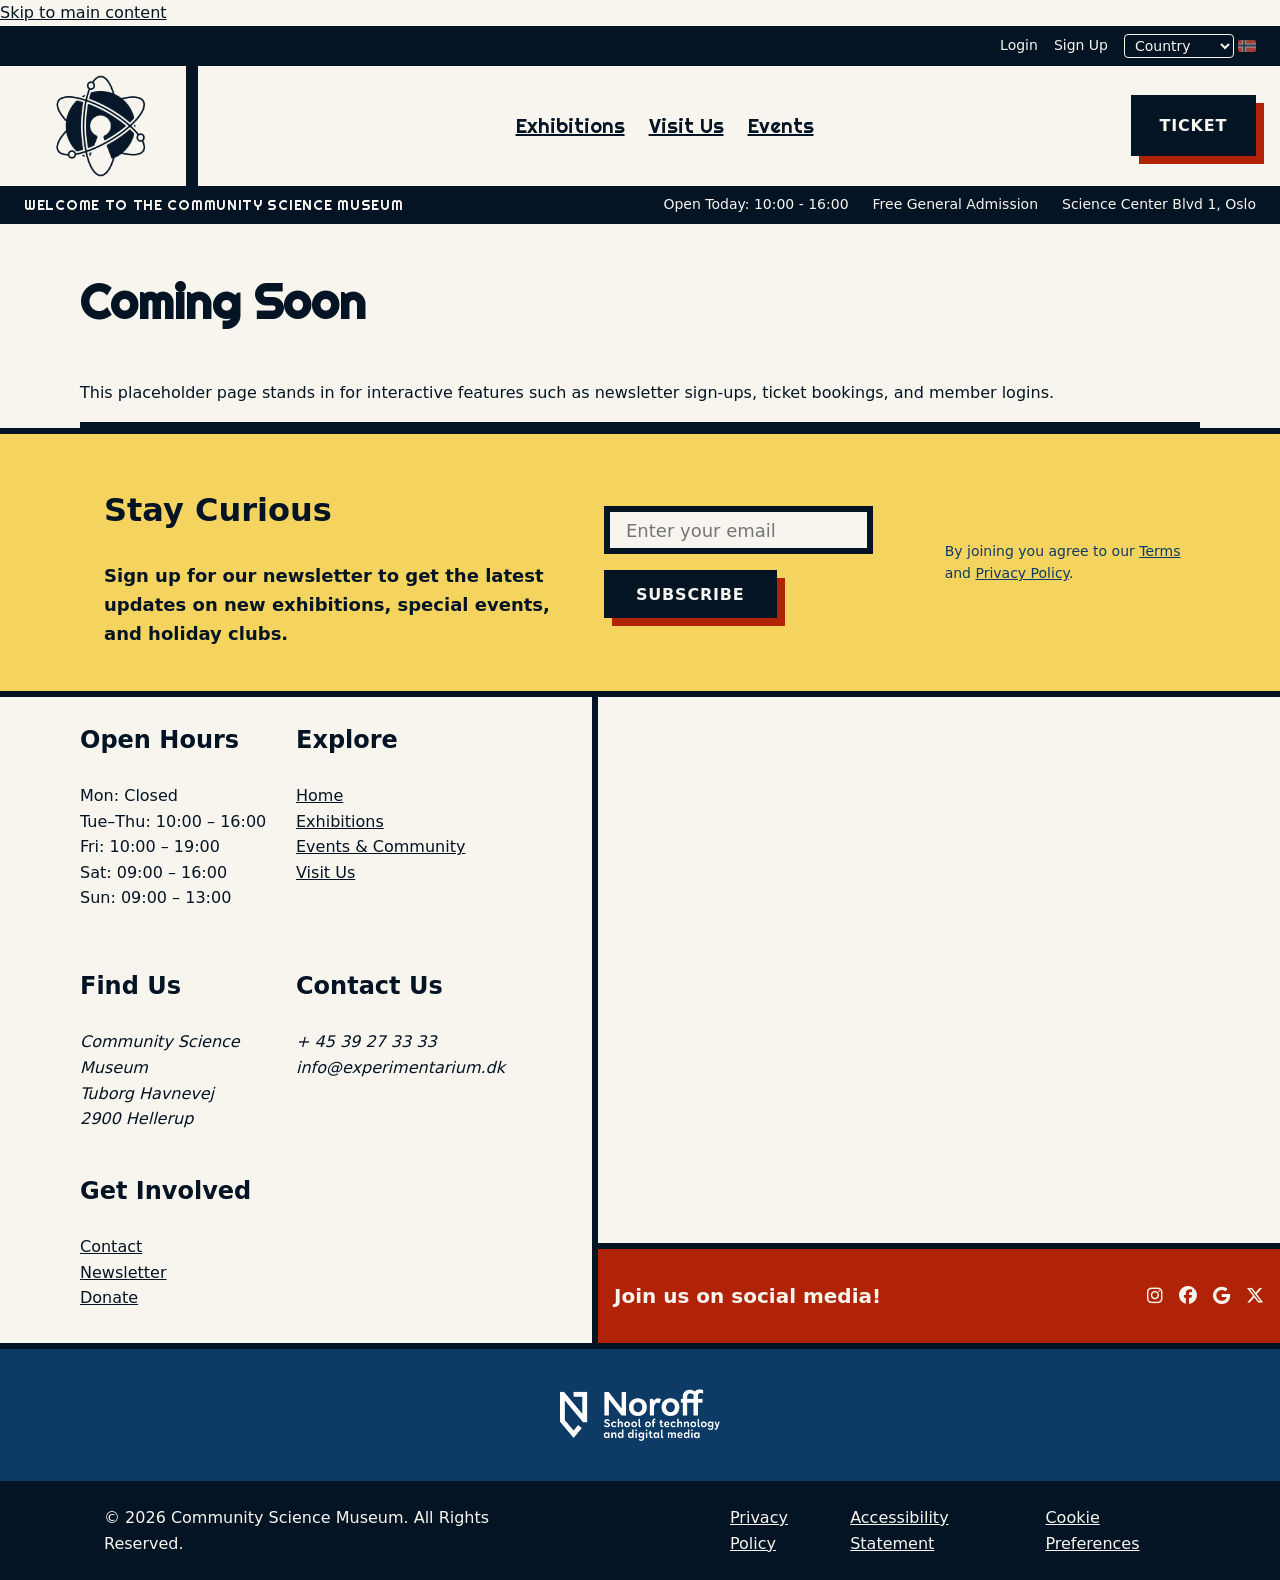
==== coming-soon.html @ 4fbcfbb3 "btn name changes, country select color fix, main categories layout fixes Co-authored-by: Copilot <co" ====
<!DOCTYPE html>
<html lang="en">
  <head>
    <title>Community Science Museum | Coming Soon</title>
    <link rel="stylesheet" href="https://cdnjs.cloudflare.com/ajax/libs/font-awesome/6.4.0/css/all.min.css">
    <meta charset="utf-8">
    <meta name="description" content="This Community Science Museum feature is coming soon. Placeholder pages are used for actions like sign-ups, bookings, and logins.">
    <meta name="viewport" content="width=device-width, initial-scale=1.0">
    <link rel="icon" href="images/rainy-days-logo/favicon.ico">
    <link rel="stylesheet" href="css/tokens.css">
    <link rel="stylesheet" href="css/base.css">
    <link rel="stylesheet" href="css/layout.css">
    <link rel="stylesheet" href="css/components.css">
    <link rel="stylesheet" href="css/utilities.css">
  </head>
  <body>
    <a class="skip-link" href="#main">Skip to main content</a>

    <div class="topbar">
        <div class="topbar-inner">
            <nav class="top-nav">
                <ul>
                    <li><a href="#">Login</a></li>
                    <li><a href="#">Sign Up</a></li>
                </ul>
            </nav>
            <div class="country-select">
                <select id="topbar-country-select" name="country" aria-label="Select your country">
                    <option value="">Country</option>
                    <option value="norway">Norwegian</option>
                    <option value="denmark">Danish</option>
                    <option value="sweden">Swedish</option>
                    <option value="england">English</option>
                    <option value="germany">German</option>
                </select>
                <img src="images/stock-photos/pixabay-flag-norway.jpg" alt="Norway flag">
            </div>
        </div>
    </div>

    <header>
        <div class="header-inner">
            <a href="index.html" class="logo">
                <picture>
                    <source media="(min-width: 900px)" srcset="images/project-images/SP1-logo-update.png">
                    <img src="images/project-images/SP1-logo-update.png" alt="Museum of Science Logo">
                </picture>
            </a>

            <nav class="main-nav" aria-label="Desktop navigation">    
                <ul class="nav-list">
                    <li><a href="exhibitions.html">Exhibitions</a></li>
                    <li><a href="visit.html">Visit Us</a></li>
                    <li><a href="events.html">Events</a></li>
                </ul>
            </nav>

            <div class="header-icons">
                <label for="menu-toggle" class="menu-toggle-label icon-link">
                    <i class="fa-solid fa-bars"></i>
                    <span class="sr-only">Toggle navigation menu</span>
                </label>
              <a href="visit.html" class="btn">Ticket</a>
            </div>
        </div>

        <input type="checkbox" id="menu-toggle" class="menu-toggle-checkbox">
        <nav class="main-nav-mobile" aria-label="Mobile navigation">
            <ul class="nav-list-mobile">
                <li><a href="exhibitions.html">Exhibitions</a></li>
                <li><a href="visit.html">Visit Us</a></li>
                <li><a href="events.html">Events</a></li>
            </ul>
        </nav>
    </header>

    <div class="banner">
      <div class="banner-inner">
          <p class="banner-welcome">Welcome to the Community Science Museum</p>
          <ul class="banner-info-list" aria-label="Museum information">
            <li>Open Today: 10:00 - 16:00</li>
            <li>Free General Admission</li>
            <li class="banner-address">Science Center Blvd 1, Oslo</li>
          </ul>
          <a href="visit.html" class="btn-mobile">Ticket</a>
      </div>
    </div>

    <main id="main">
      <div class="container success-container">
        <div class="breadcrumbs"></div>

        <div class="progress-container">
          <ol class="progress-bar"></ol>
        </div>

        <section class="success-message" aria-label="Coming soon message">
          <h1>Coming Soon</h1>
          <p>This placeholder page stands in for interactive features such as newsletter sign-ups, ticket bookings, and member logins.</p>
        </section>

        <hr class="horizontal-divider">

        <section class="category-grid"></section>
      </div>
    </main>

    <footer>
      <div class="footer-inner">
          <div class="footer-newsletter">
            <div class="container newsletter-inner">
              <header class="newsletter-text">
                <h2>Stay Curious</h2>
                <p>Sign up for our newsletter to get the latest updates on new exhibitions, special events, and holiday clubs.</p> 
              </header>
              <form action="#" class="newsletter-form">
                <label for="newsletter-email" class="sr-only">Email address</label>
                <div class="form-group">
                  <input type="email" id="newsletter-email" placeholder="Enter your email" required>
                  <button type="submit" class="btn btn-narrow">Subscribe</button>
                </div>
              </form>  
              <p class="legal-text">
                By joining you agree to our <a href="#">Terms</a> and <a href="#">Privacy Policy</a>.
              </p>
            </div>
          </div>

          <div class="footer-main">
            <div class="container footer-info">

              <section class="footer-section footer-highlight">
                <h3>Open Hours</h3>
                <p> Mon: Closed <br>
                  Tue–Thu: 10:00 – 16:00 <br>
                  Fri: 10:00 – 19:00 <br>
                  Sat: 09:00 – 16:00 <br>
                  Sun: 09:00 – 13:00 </p>
              </section>

              <section class="footer-section">
                <h3>Explore</h3>
                <nav class="footer-nav" aria-label="Footer navigation">
                  <ul>
                    <li><a href="index.html">Home</a></li>
                    <li><a href="exhibitions.html">Exhibitions</a></li>
                    <li><a href="events.html">Events &amp; Community</a></li>
                    <li><a href="visit.html">Visit Us</a></li>
                  </ul>
                </nav>
              </section>

              <section class="footer-section">
                <h3>Find Us</h3>
                <address>
                  Community Science Museum<br>
                  Tuborg Havnevej<br>
                  2900 Hellerup
                </address>
              </section>

              <section class="footer-section">
                <h3>Contact Us</h3>
                <address>
                  + 45 39 27 33 33 <br>
                  info@experimentarium.dk
                </address>
              </section>

              <section class="footer-section">
                <h3>Get Involved</h3>
                <ul>
                  <li><a href="coming-soon.html">Contact</a></li>
                  <li><a href="coming-soon.html">Newsletter</a></li>
                  <li><a href="coming-soon.html">Donate</a></li>
                </ul>
              </section>
            </div>

            <div class="footer-aside">
              <section class="footer-map">
                <iframe title="Map showing the location of the Community Science Museum at Tuborg Havnevej 7, 2900 Hellerup, Denmark" src="https://www.google.com/maps?q=Experimentarium,+Tuborg+Havnevej+7,+2900+Hellerup,+Denmark&output=embed" width="100%" height="300" style="border:0;" allowfullscreen="" loading="lazy" referrerpolicy="no-referrer-when-downgrade"></iframe>
              </section>
              <section class="footer-social">
                <h4 class="container">Join us on social media!</h4>
                <ul class="container">
                  <li><a href="#" aria-label="Instagram"><i class="fa-brands fa-instagram"></i></a></li>
                  <li><a href="#" aria-label="Facebook"><i class="fa-brands fa-facebook"></i></a></li>
                  <li><a href="#" aria-label="Google"><i class="fa-brands fa-google"></i></a></li>
                  <li><a href="#" aria-label="Twitter / X"><i class="fa-brands fa-x-twitter"></i></a></li>
                </ul>
              </section>
            </div>
          </div>
      </div>
      <div class="blue-divider sub-header">
        <img src="images/project-images/noroff-logo.png" alt="Noroff logo" class="noroff-logo">
      </div>
    </footer>

    <div class="bottombar">
      <div class="bottombar-inner">
        
        <p class="container">
          © 2026 Community Science Museum. All Rights Reserved.
        </p>
        
        <nav class="bottom-nav container">
          <ul>
            <li><a href="coming-soon.html">Privacy Policy</a></li>
            <li><a href="coming-soon.html">Accessibility Statement</a></li>
            <li><a href="coming-soon.html">Cookie Preferences</a></li>
          </ul>
        </nav>

      </div>
    </div>
  </body>
</html>
---- css/tokens.css ----
/* ========================================
	TOKENS.CSS
   ======================================== */

/* ========================================
	SEMESTER PROJECT 1 DESIGN TOKENS
   ======================================== */

/* ========================================
	FONT IMPORTS
   ======================================== */

   @import url('https://fonts.googleapis.com/css2?family=Righteous&display=swap');

   .righteous-regular {
   font-family: "Righteous", sans-serif;
   font-weight: 400;
   font-style: normal;
   }


:root {
/* ========================================
	COLORS
   ======================================== */


      --color-body: #041425;
      --color-blue: #0D3B66;
      --color-bkg: #F7F5ED;
      --color-yellow: #F4D35E;
      --color-red: #B12306;
      --header-border: 4px;


/* ========================================
	TYPOGRAPHY
   ======================================== */

    --font-heading: "Righteous", system-ui, sans-serif;
    --font-body: "Inter", system-ui, sans-serif;

    /* Base scale */
    --font-size-xs: 0.75rem;   /* 12px */
    --font-size-sm: 0.875rem;  /* 14px */
    --font-size-base: 1rem;    /* 16px (Standard Body) */
    --font-size-md: 1.125rem;  /* 18px (Large Body) */
    
    /* Heading Scale (Desktop) */
    --font-size-h1-desktop: 3rem;      /* 48px */
    --font-size-h2-desktop: 2rem;   /* 32px */
    --font-size-h3-desktop: 1.5rem;   /* 24px */
    --font-size-h4-desktop: 1.25rem;  /* 20px */

    /* Heading Scale (Mobile) */
    --font-size-h1: 2rem;      /* 32px */
    --font-size-h2: 1.5rem;    /* 24px */
    --font-size-h3: 1.25rem;   /* 20px */
    --font-size-h4: 1.125rem;  /* 18px */

    /* Weights */
    --font-weight-regular: 400;
    --font-weight-medium: 500;
    --font-weight-bold: 600;
    --font-weight-heading: 700;
  
    /* Line Heights */
    --line-height-tight: 1.2;         /* Headings */
    --line-height-base: 1.5;          /* Body text */
    --line-height-loose: 1.8;         /* Large text blocks */
   
    /* Letter Spacing */
    --letter-spacing-tight: -0.02em;
    --letter-spacing-normal: 0;
    --letter-spacing-wide: 0.05em;

/* ========================================
      SPACING (Mobile / Default Values)
      ======================================== */
    --space-xs: 4px; 
    --space-sm: 8px; 
    --space-md: 16px; 
    --space-lg: 24px; 
    --space-xl: 32px; 
    --space-2xl: 48px; 
    --space-3xl: 64px;


  /* ========================================
     BORDER & RADIUS
     ======================================== */
  
    --radius-none: 0px;
    --radius-sm: 4px;
    --radius-md: 8px;
    --radius-lg: 16px;
    --radius-full: 9999px;
    --header-icon-size: 1rem; /* Mobile icon size */
    --border-width: 1px;

    /* Bauhaus divider widths — mobile-first */
    --divider-major: 6px;  /* header bottom, footer top */
    --divider-minor: 3px;  /* section dividers inside main */
    --divider-thin: 2px;   /* thin dividers for small elements */
}

@media (min-width: 900px) {
   :root {
      --divider-major: 12px;
      --divider-minor: 6px;
      --divider-thin: 3px;
   }
}

/* ========================================
	LAYOUT MARGINS & GUTTERS (MOBILE-FIRST)
   ======================================== */

/* ========================================
	TRANSITIONS & ANIMATIONS
   ======================================== */

/* ========================================
	HEADER ICON SIZING (MOBILE-FIRST)
   ======================================== */

/* ========================================
	DESKTOP OVERRIDES (900PX+)
   ======================================== */
---- css/base.css ----
/* ========================================
	BASE.CSS
   ======================================== */

/* ========================================
	HTML
   ======================================== */

      html {
      box-sizing: border-box;
      font-size: 100%;
   }

   *, *:before, *:after {
      box-sizing: inherit;
   }

/* ========================================
	HEADINGS
   ======================================== */

      h1 {
      font-size: var(--font-size-h1);
      font-family: var(--font-heading);
   }

   h2 {
      font-size: var(--font-size-h2);
   }

   h3 {
      font-size: var(--font-size-h3);
   }

   h4 {
      font-size: var(--font-size-h4);
   }

   @media (min-width: 900px) {
      h1 { font-size: var(--font-size-h1-desktop); }
      h2 { font-size: var(--font-size-h2-desktop); }
      h3 { font-size: var(--font-size-h3-desktop); }
      h4 { font-size: var(--font-size-h4-desktop); }
   }

/* ========================================
	BODY - Margin moved from layout.css
   ======================================== */

      body {
      margin: 0;
      font-family: var(--font-body);
      color: var(--color-body);
      line-height: 1.6;
      background-color: var(--color-bkg);
}

/* ========================================
	MEDIA
   ======================================== */

      img {
      max-width: 100%;
      height: auto;
      display: block;
   }

/* ========================================
	LINKS
   ======================================== */

   a {
      color: inherit;
   }

/* ========================================
	LISTS
   ======================================== */

   ul {
      list-style: none;
      padding: 0;
      margin: 0;
   }

/* ========================================
	FORMS & INPUTS
   ======================================== */

   button, input, select {
      font-family: var(--font-body);
      font-size: var(--font-size-base);
   }
---- css/layout.css ----
/* ========================================
	LAYOUT.CSS - HEADER & TOPBAR
   ======================================== */

/* ========================================
	UNIVERSAL CONTAINER
   ======================================== */

.container {
    margin: 0 16px;
}

@media (min-width: 450px) {
    .container {
        margin: 0 20px;
    }
}

@media (min-width: 900px) {
    .container {
        margin: 0 80px;
    }
}

/* ========================================
   UNIVERSAL GRID LAYOUTS
   ======================================== */

   .grid-3-col {
      display: grid;
      grid-template-columns: 1fr;
      gap: var(--space-lg);
   }

   @media (min-width: 900px) {
      .grid-3-col {
            grid-template-columns: repeat(3, minmax(0, 1fr));
         }
   }

   @media (min-width: 450px) and (max-width: 899px) {
      .grid-3-col.tablet-2 {
         grid-template-columns: repeat(2, minmax(0, 1fr));
      }
   }


/* ========================================
	TOPBAR (DESKTOP-ONLY: LOGIN, BLOG, SUPPORT, COUNTRY)
   ======================================== */

   .topbar {
      display: flex;
      background-color: var(--color-body);
      color: var(--color-bkg);
      font-family: var(--font-body);
      font-size: var(--font-size-sm);
      padding: var(--space-sm) 0;
   }

   .topbar-inner {
      display: flex;
      justify-content: flex-end;
      align-items: center;
      gap: var(--space-md);
      padding: 0 var(--space-lg);
      width: 100%;
      margin-left: 0;
   }

   .top-nav ul {
      list-style: none;
      padding: 0;
      margin: 0;
      display: flex;
      gap: var(--space-md);
      flex-wrap: wrap;
   }

   .top-nav a {
      color: var(--color-bkg);
      text-decoration: none;
      font-weight: 500;
   }

   .top-nav a:hover,
   .top-nav a:focus-visible {
      text-decoration: underline;
   }

   .topbar .country-select {
      display: flex;
      align-items: center;
      gap: var(--space-xs);
   }

   .topbar #topbar-country-select {
      border: 1px solid var(--color-bkg);
      border-radius: 4px;
      background-color: transparent;
      color: var(--color-bkg);
      font: inherit;
      padding: 2px 6px;
   }

   .topbar #topbar-country-select option {
      color: var(--color-bkg);
      background-color: var(--color-body);
   }

   .topbar .country-select img {
      width: 18px;
      height: 12px;
      object-fit: cover;
      border-radius: 2px;
   }

   @media (min-width: 900px) {
      .topbar {
         display: flex;
      }

      .topbar-inner {
         gap: var(--space-md);
         padding: 0 var(--space-lg);
      }

      .top-nav ul {
         gap: var(--space-md);
      }
   }
   
/* ========================================
	MAIN HEADER (LOGO, NAV, ICONS)
   ======================================== */

   header {
      background-color: var(--color-secondary);
      position: relative;
      padding: 0 var(--space-lg);
   }

   .header-inner {
      display: flex;
      justify-content: space-between;
      align-items: center;
      gap: var(--space-md);
      padding-left: 20px; /*Just to give the logo some breathing room. */
   }

   .logo {
      flex-shrink: 0;
      display: flex;
      align-items: center;
      border-right: var(--divider-major) solid var(--color-body);
      padding-right: var(--space-xl);
   }

   .logo img {
      height: 80px;
      width: auto;
   }

   .main-nav {
      display: none; /* Hide on mobile, shown on desktop */
   }

   .header-icons-box {
      align-self: stretch;
      display: flex;
      align-items: center;
      padding-right: var(--space-md);
   }

   @media (min-width: 900px) {

      .header-icons-box {
         border-left: var(--divider-major) solid var(--color-body);
         padding-left: var(--space-lg);
         align-self: stretch;
         display: flex;
         align-items: center;
         background-color: var(--color-yellow);
         /* This was a bit of a clunky solution. Extends yellow area through header right padding to viewport edge. */
         margin-right: calc(var(--space-lg) * -1);
         padding-right: var(--space-xl);
         padding-left: var(--space-xl);
      }

   }

   /* ========================================
	Mobile Hamburger Menu (Hidden on Desktop)
   ======================================== */

   .menu-toggle-checkbox {
      display: none;
   }

   .main-nav-mobile {
      display: none;
      padding: 0 var(--space-xl) var(--space-xl);
      border-top: var(--divider-major) solid var(--color-body);
      border-left: var(--divider-major) solid var(--color-body);
      border-right: var(--divider-major) solid var(--color-body);
   }

   .menu-toggle-label {
      display: inline-flex;
      align-items: center;
      justify-content: center;
      cursor: pointer;
      padding: var(--space-xs);
      font-size: 1.5rem;
      color: var(--color-body);
   }

   .main-nav-mobile .nav-list-mobile {
      display: flex;
      flex-direction: column;
      gap: var(--space-xs);
      margin: 0;
      padding: var(--space-sm) 0 0;
   }

   .main-nav-mobile .nav-list-mobile a {
      display: block;
      padding: var(--space-sm) 0;
      text-decoration: none;
      font-family: var(--font-heading);
      font-size: var(--font-size-h4);
      border-bottom: var(--divider-minor) solid var(--color-body);
   }

   .main-nav-mobile .nav-list-mobile li:last-child a {
      border-bottom: var(--divider-minor) solid var(--color-body);
   }

   .menu-toggle-checkbox:checked + .main-nav-mobile {
      display: block;
   }

   @media (max-width: 899px) {
      .main-nav {
         display: none;
      }
   }
   
   @media (min-width: 450px) {
      .logo img {
         height: 100px;
         width: auto;
      }
   }

   @media (min-width: 900px) {
    .header-inner {
        gap: var(--space-lg);
    }

    .logo img {
    height: 120px;
    width: auto;
    }

   .main-nav {
      display: block;
   }

   .nav-list {
      display: flex;
      flex-direction: row;
      align-items: center;
      gap: var(--space-lg);
      font-family: var(--font-heading);
      font-size: var(--font-size-h3);
   }

   .menu-toggle-label,
   .menu-toggle-checkbox,
   .main-nav-mobile {
      display: none;
   }

   }

   /* ========================================
	HEADER BANNER (WELCOME MESSAGE, ADDRESS, OPENING HOURS)
    ======================================== */

   .banner {
      background-color: var(--color-body);
      color: var(--color-bkg);
   }

   .banner-inner {
      display: flex;
      justify-content: space-between;
      align-items: center;
      gap: var(--space-md);
      padding: var(--space-sm) var(--space-md);
   }

   .banner-welcome {
      display: none;
      margin: 0;
      font-family: var(--font-heading);
      font-size: var(--font-size-sm);
      letter-spacing: var(--letter-spacing-wide);
      text-transform: uppercase;
   }

   .banner-info-list {
      display: flex;
      flex-direction: column;
      gap: var(--space-xs);
      margin: 0;
      font-size: var(--font-size-sm);
      line-height: var(--line-height-tight);
   }

   .banner-address {
      display: none;
   }

   .banner-admission {
      font-weight: var(--font-weight-bold);
      color: var(--color-yellow);
   }

   @media (min-width: 900px) {
      .banner-inner {
         padding: var(--space-sm) var(--space-lg);
      }

      .banner-welcome {
         display: block;
         white-space: nowrap;
      }

      .banner-info-list {
         flex-direction: row;
         align-items: center;
         gap: var(--space-lg);
         margin-left: auto;
      }

      .banner-address {
         display: list-item;
      }
   }

/* ========================================
	HEADER ICONS
   ======================================== */

/* ========================================
	NAVIGATION (MAIN NAVIGATION MENU)
   ======================================== */

/* ========================================
	MOBILE HAMBURGER MENU
   ======================================== */

/* ========================================
	HERO SECTION
   ======================================== */

   .hero-container {
      display: flex;
      flex-direction: column;
      align-items: stretch; /* Let children stretch to full width */
   }

   .hero-content {
      display: flex;
      flex-direction: column;
      gap: var(--space-sm);
      padding: var(--space-lg);
      align-items: left;
      text-align: left;
   }

   .hero-visual {
      display: flex;
      justify-content: center;
      align-items: center;
      padding: var(--space-lg);
      width: 100%;
      max-width: 500px;
   }

   .hero-visual-column {
      display: flex;
      justify-content: center;
      align-items: center;
      padding: var(--space-lg);
      width: 100%;
      order: -1;
   }

   .hero-split-divider {
      display: none;
   }

   @media (min-width: 900px) {
      .hero-container {
         display: flex; /* or display: grid? */
         flex-direction: row ;
         align-items: stretch; /* This forces both children to the same height */
         /* Removes gaps as I want the border to touch both top and bottom */
         justify-content: space-between;
         gap: 50px; /* This creates space between the two columns, but the border will still touch both */
      }

      .hero-content {
         max-width: 500px;
         gap: var(--space-sm);
         padding: var(--space-lg);
      }

      .hero-visual {
         padding: var(--space-lg);
         /* Allow it to grow and fill the remaining space */
         flex-grow: 1; 
      }

      .hero-visual-column {
         padding: var(--space-lg);
         flex: 1; /* Allows the column to take up the right half */
         order: 0;
      }

      .hero-split-divider {
         display: block;
      }
   }

/* ========================================
	MAIN CATEGORIES GRID (HOMEPAGE)
   ======================================== */
   .main-categories {
      display: flex;
      flex-direction: column;
      background-color: var(--color-body);
      color: var(--color-bkg);
      padding-bottom: 50px;
      padding-top: 50px;
   }

   .main-categories .category-list {
      margin: 0 16px;
   }

   .main-categories .category-title.container {
      margin: 0;
   }

   .main-categories h2 {
      text-transform: uppercase;
   }

   .main-categories ul {
      list-style: none;
      display: flex;
      flex-direction: column;
      gap: var(--space-md);
      padding: var(--space-lg) 0 0;
   }

   @media (min-width: 450px) {
      .main-categories .category-list {
         margin: 0 20px;
      }
   }

   @media (min-width: 900px) {
      .main-categories {
         display: flex;
         flex-direction: column;
      }

      .main-categories .category-list {
         margin: 0 80px;
      }

      .main-categories ul {
         list-style: none;
         display: flex;
         flex-direction: row;
         width: 100%;
         gap: var(--space-md);
         padding: var(--space-lg) 0 0;
      }

      .main-categories ul li {
         flex: 1 1 0;
         min-width: 0;
      }

      .category-title {
         font-size: var(--font-size-h2);
      }

      .btn-white {
         display: flex;
         flex-direction: row;
         font-size: var(--font-size-md);
         padding: var(--space-md) var(--space-lg);
      }
   }

/* ========================================
	NOTICEBOARD (HOMEPAGE)
   ======================================== */
   .noticeboard {
      display: flex;
      flex-direction: column;
   }

   .news-grid {
      display: grid;
      grid-template-columns: 1fr;
      gap: var(--space-lg);
      padding: var(--space-lg);
   }

   @media (min-width: 900px) {
      .news-grid {
         display: grid;
         grid-template-columns: repeat(3, 1fr);
         gap: var(--space-lg);
      }
   }

/* ========================================
	SUB-PAGE HEADER & INTRODUCTION
   ======================================== */

   .page-title {
      display: flex;
      flex-direction: column;
      align-items: center;
      justify-content: center;
      padding: var(--space-lg) 0;
      background-color: var(--color-yellow);
      border-bottom: var(--divider-minor) solid var(--color-body);
   }

   .page-title-text {
      text-align: left;
      max-width: 500px;
   }

   .page-title-text p {
      font-weight: var(--font-weight-bold);
   }

   .page-grid {
      display: grid;
      grid-template-columns: 1fr;
      align-items: center;
      justify-content: center;
   }

   .page-visual {
      display: flex;
      justify-content: center;
      align-items: center;
      max-width: 300px;
   }

   @media (min-width: 900px) {
      .page-grid {
         display: grid;
         grid-template-columns: 1fr 1fr;
         align-items: center;
         justify-content: center;
      }
   }

/* ========================================
	EXHIBITIONS GRID LAYOUT
   ======================================== */

   .page-intro {
      text-align: left;
      max-width: 800px;
      padding: var(--space-lg) 0;
      margin: 0 auto;
   }

   .page-intro h1 {
      font-size: 2.5rem;
      margin: 0;
   }

   ul.exhibitions-list {
      list-style: none;
      padding: 0;
      margin: 0;
   }

   .exhibition-item {
      padding: var(--space-lg) var(--space-md);
   }

   /* Center the text content on mobile/default layout */
   .content-container {
      text-align: center;
      max-width: 400px;
      margin: 0 auto;
   }

   @media (min-width: 900px) {
  
  .breadcrumbs, .page-intro p {
      display: block;
   }

   /* The Grid Setup */
   ul.exhibitions-list {
      display: grid;
      grid-template-columns: repeat(3, 1fr);
   }

   .exhibition-item {
      /* Draw right and bottom borders on every item */
      padding: var(--space-lg);
   }

   .content-container {
      text-align: left;
   }

   /* Adjust the name-box offset for larger screens if necessary */
   .name-box {
      transform: translateX(80%); 
   }
}


/* ========================================
	COSMOLOGY EXHIBITION LAYOUT
   ======================================== */

   .highlights-section {
      display: flex;
      flex-direction: column;
      gap: var(--space-lg);

   }

   .highlight-item {
      display: flex;
      flex-direction: column;
      justify-content: center;
      align-items: center;
      gap: var(--space-md);
      padding-top: 20px;
      padding-bottom: 20px;
   }

   .highlight-content {
      max-width: 600px;
      text-align: center;
   }

   .highlight-content p {
      text-align: left;
      margin: 20px;
   }

   .highlight-content i {
      font-size: 30px;
      color: var(--color-red);
   }

   .highlight-visual {
      display: flex;
      justify-content: center;
      align-items: center;
      max-width: 100%;
      max-height: 250px;
      overflow: hidden;
      border-top: var(--divider-minor) solid var(--color-body);
      border-bottom: var(--divider-minor) solid var(--color-body);
   }

   .booking {
      display: flex;
      flex-direction: column;
      align-items: center;
      gap: var(--space-lg);
      padding: var(--space-xl) 0;
   }

   .booking-navigation {
      display: flex;
      flex-direction: column;
      gap: var(--space-lg);
      align-items: center;
      width: 100%;
   }

   @media (min-width: 900px) {

      .highlights-section {
         gap: 0;
      }

      .highlight-block {
         display: flex;
         flex-direction: row;
         align-items: stretch;
         border-top: var(--divider-minor) solid var(--color-body);
      }

      .highlight-block:last-child {
         border-bottom: var(--divider-minor) solid var(--color-body);
      }

      .highlight-block.inverse-block {
         flex-direction: row-reverse;
      }

      .highlight-item {
         flex: 0 0 50%;
         min-height: 250px;
         align-items: flex-start;
      }

      .highlight-content {
         text-align: left;
      }

      .highlight-content p {
         margin: 0 0 var(--space-xs) 0;
      }

      .highlight-content p:last-child {
         margin-bottom: 0;
      }

      .highlight-header {
         display: flex;
         flex-direction: row;
         align-items: center;
         gap: var(--space-lg);
      }

      .highlight-visual {
         flex: 1 1 auto;
         max-height: none;
         height: auto;
         min-height: 360px;
         border-top: none;
         border-bottom: none;
         border-left: var(--divider-minor) solid var(--color-body);
      }

      .highlight-block.inverse-block .highlight-visual {
         border-left: none;
         border-right: var(--divider-minor) solid var(--color-body);
      }

      .highlight-visual img {
         width: 100%;
         height: 100%;
         object-fit: cover;
      }

      .booking {
         flex-direction: row;
         justify-content: space-between;
      }

      .booking h2 {
         margin: 0;
         padding: 0;
         width: 40%;
      }

      .booking-navigation {
         flex-direction: row;
         justify-content: center;
         padding: 0;
      }
   }

/* ========================================
	VISIT PAGE LAYOUT
   ======================================== */

   .getting-here {
      border-bottom: var(--divider-minor) solid var(--color-body);
   }

   .sub-header {
      background-color: var(--color-blue);
      color: var(--color-bkg);
      padding: var(--space-md) var(--space-lg);
   }

   .location-info {
      display: grid;
      grid-template-columns: 1fr;
      gap: var(--space-lg);
   }

   .location-visuals {
      display: flex;
      flex-direction: column;
      align-items: right;
      justify-content: space-between;
   }

   .map-container {
      min-height: 500px;
      border: var(--divider-minor) solid var(--color-body);
   }

   .address-box {
      display: flex;
      justify-content: space-between;
      background-color: var(--color-red);
      color: var(--color-bkg);
      padding: var(--space-md);
   }

   .access-info {
      display: flex;
      flex-direction: column;
   }

   .illustration-content {
      display: flex;
      align-items: center;
      justify-content: center;
      padding: var(--space-sm);
   }

   .inline-illustration {
      width: clamp(120px, 26vw, 180px);
      max-width: 100%;
      margin: 0 auto;
   }

   .amenities-grid {
      display: grid;
      grid-template-columns: 1fr;
      padding: var(--space-lg);
      gap: var(--space-lg);
   }

   @media (min-width: 900px) {
      .page-title {
         display: flex;
         flex-direction: row;
         justify-content: space-between;
         align-items: center;
         gap: var(--space-lg);
      }

      .page-grid {
         display: grid;
         grid-template-columns: 1fr 1fr;
      }

      .page-visual {
         display: flex;
         justify-content: flex-end;
         align-items: center;
         max-width: 300px;
      }

      .getting-here .location-info,
      .accessibility .location-info {
         display: grid;
         grid-template-columns: 1fr 1.5fr;
         gap: var(--space-lg);
      }

      .getting-here .location-visuals {
         border-left: var(--divider-minor) solid var(--color-body);
      }

      .accessibility .location-info {
         grid-template-columns: 1.5fr 1fr;
      }

      .map-container {
         min-height: 500px;
         border: none;
      }

      .address-box {
         border-top: var(--divider-minor) solid var(--color-body);
      }

      .location-info {
         display: grid;
         grid-template-columns: 1fr 1fr;
         margin-left: var(--space-xl);
      }

      .amenities-grid {
         display: grid;
         grid-template-columns: 1fr 1fr 1fr;
         padding: var(--space-lg);
         gap: var(--space-lg);
      }
   }

   @media (min-width: 1200px) {
      .access-info {
         display: flex;
         flex-direction: row;
         align-items: stretch;
      }

      .access-info > section {
         flex: 1;
      }

      .access-info .container {
         margin: 0 var(--space-lg);
      }

      .admission-text {
         border-left: var(--divider-minor) solid var(--color-body);
         padding-left: var(--space-lg);
      }
   }

/* ========================================
	EVENTS PAGE LAYOUT
   ======================================== */

   .event-wrapper {
      display: grid;
      grid-template-columns: 1fr;
      gap: var(--space-lg);
   }

   .event-wrapper .media-panel {
      max-height: 200px;
   }

   .holiday-club {
      display: grid;
      grid-template-columns: 1fr;
   }

   .holiday-club .info-panel {
      padding: var(--space-md);
      align-items: center;
      justify-content: center;
   }

   .media-panel {
      width: 100%;
   }

   .full-width-img {
      width: 100%;
      height: 100%;
      object-fit: cover;
   }

   @media (min-width: 900px) {
      .event-wrapper {
         grid-template-columns: 1.2fr 1fr;
         gap: var(--space-lg);
         border-bottom: var(--divider-minor) solid var(--color-body);
      }

      .event-wrapper .media-panel {
         border-left: var(--divider-minor) solid var(--color-body);
         min-height: 400px;
      }

      .holiday-club {
         grid-template-columns:  1fr 2fr;
      }

      .holiday-club .info-panel {
         order: 2;
      }

      .holiday-club .media-panel {
         order: 1;
         border-right: var(--divider-minor) solid var(--color-body);
         min-height: 400px;
      }
   }

/* ========================================
	COMING SOON PAGE LAYOUT
   ======================================== */

   /* ========================================
	FOOTER
   ======================================== */


   .footer-newsletter {
      background-color: var(--color-yellow);
      border-top: var(--divider-minor) solid var(--color-body);
      border-bottom: var(--divider-minor) solid var(--color-body);
   }

   .newsletter-inner {
      display: flex;
      flex-direction: column;
      gap: var(--space-lg);
      padding: var(--space-lg) 0;
      align-items: center;
      justify-content: center;
   }

   .newsletter-text {
      text-align: left;
      max-width: 500px;
      font-size: var(--font-size-md);
      font-weight: var(--font-weight-bold);
   }

   .legal-text {
      font-size: var(--font-size-sm);
      color: var(--color-blue);
   }

   @media (min-width: 900px) {
   .newsletter-inner {
         flex-direction: row;
         align-items: center;
         justify-content: space-between; 
      }
   }

   .footer-main {
      display: flex;
      flex-direction: column;
      gap: var(--space-xl); /* Creates a clear boundary between text and the map */
      align-items: stretch; /* Let children stretch to full width */
   }

   .footer-info {
      display: flex;
      flex-direction: column; /* Flexbox is cleaner than Grid for a simple mobile column, but flexbox was having problems with alignment */
      align-items: center; /* This one is giving problems as it doesnt center */
      justify-content: start ; /* This one helps center horizontally */
      gap: var(--space-lg); /* Minimum distance between Find Us, Contact Us, etc. */
      padding-bottom: var(--space-xl); /* Creates a clear boundary between text and the map */
   }

   .footer-section {
      width: 200px; /* This is the width of the section, it can be adjusted as needed */
      text-align: left;
   }

   .footer-aside {
      display: flex;
      flex-direction: column;
      width: 100%; /* Ensures the map and red social background stretch edge-to-edge */
      border-bottom: var(--divider-minor) solid var(--color-body);
   }

   .footer-map {
      display: flex;
      flex-direction: column;
      border-top: var(--divider-minor) solid var(--color-body);
   }

   .footer-map iframe {
      width: 100%;
      height: 300px;
      border: 0;
   }

   .footer-social {
      display: flex;
      flex-direction: row;
      align-items: center;
      justify-content: space-between;
      min-height: 100px;
      background-color: var(--color-red);
      color: var(--color-bkg);
      padding: var(--space-md);
      border-top: var(--divider-minor) solid var(--color-body);
   }

   .footer-social ul {
      display: flex;
      flex-direction: row;
      gap: var(--space-md);
   }

   .footer-social a {
      font-size: var(--font-size-md);
      font-weight: 500;
   }

   .footer-social .container {
      margin-left: 0;
      margin-right: 0;
   }

   .blue-divider { /*Or .sub-header instead?*/
      display: flex;
      align-items: center;
      background-color: var(--color-blue);
      width: 100%;
      justify-content: space-between;
   }

   .blue-divider img {
      display: block;
      margin: 0 auto;
      padding: var(--space-lg) 0;
      max-height: 100px;
   }


   @media (min-width: 900px) {

      .footer-main {
         display: flex;
         flex-direction: row;
         justify-content: space-between;
         gap: var(--space-md);
         min-width: 0;
      }

      .footer-info {
         display: grid;
         grid-template-columns: repeat(2, minmax(0, 1fr));
         align-items: stretch;
         gap: var(--space-md);
      }

      .footer-section {
         width: 200px;
         height: 100%;
         min-width: 0;
      }

      .footer-aside {
         display: flex;
         flex-direction: column;
         width: 300px;
         flex: 1 1 0;
         border-left: var(--divider-minor) solid var(--color-body);
         border-bottom: none;
         align-self: stretch; /* Match the height of footer-info */
      }

      .footer-map {
         flex: 1; /* Grow to fill remaining space so the iframe fills the full height */
         border-top: none ;
      }

      .footer-map iframe {
         height: 100%; /* Override the fixed 300px iframe height attribute */
         display: block;
      }

      .blue-divider {
         border-top: var(--divider-minor) solid var(--color-body);
      }
   }

/* ========================================
	BOTTOMBAR
   ======================================== */

   .bottombar-inner {
      display: flex;
      justify-content: center;
      align-items: center;
      background-color: var(--color-body);
      color: var(--color-bkg);
   }

   .bottombar-inner p {
         display: flex;
         align-items: center;
         padding: var(--space-md);
      }

   .bottom-nav ul {
         display: none;
      }
   

   @media (min-width: 900px) {
      .bottombar-inner {
         display: flex;
         justify-content: space-between;
         align-items: center;
         background-color: var(--color-body);
         color: var(--color-bkg);
         padding: var(--space-sm);
      }

      .bottom-nav ul {
         display: flex;
         flex-direction: row;
         gap: var(--space-md);
      }
   }
---- css/components.css ----
/* ========================================
	COMPONENTS.CSS
   ======================================== */

/* ========================================
	BUTTONS
   ======================================== */

   .btn {
      display: inline-block;
      background: var(--color-body);
      color: var(--color-bkg);
      text-decoration: none;
      text-transform: uppercase;
      font-weight: 900;
      padding: 1.1rem 1.8rem;
      box-shadow: 8px 8px 0 var(--color-red);
      letter-spacing: 0.05em;
   }

   .btn:hover {
      background: var(--color-yellow);
      color: var(--color-body);
      box-shadow: 8px 8px 0 var(--color-body);
   }

   header .btn {
      display: none;
   }


   .btn-mobile {
      display: inline-block;
      border: 5px solid var(--color-yellow);
      padding: 0.5rem 1rem;
      text-decoration: none;
   }

   .btn-mobile:hover {
      background: var(--color-yellow);
      color: var(--color-body);
      border-color: var(--color-body);
   }

   @media (min-width: 900px) {
      header .btn {
         display: inline-block;
      }

      .btn-mobile {
         display: none;
      }
   }

   .btn-cta {
      display: inline-block;
      border: none;
      padding: 12px 24px;
      font-weight: var(--font-weight-bold);
      cursor: pointer;
      text-decoration: none;
   }

   .btn-cta.night-sky {
      background-color: var(--color-blue);
      color: var(--color-bkg);
   }
   .btn-cta.night-sky:hover {
      background-color: transparent;
      border: 4px solid var(--color-body);
      color: var(--color-body);
   }

   .btn-cta.solar-exploration {
      background-color: var(--color-red);
      color: var(--color-bkg);
   }
   .btn-cta.solar-exploration:hover {
      background-color: transparent;
      border: 4px solid var(--color-body);
      color: var(--color-body);
   }

   .btn-cta.sky-above-us {
      background-color: var(--color-yellow);
      color: var(--color-body);
   }
   .btn-cta.sky-above-us:hover {
      background-color: transparent;
      border: 4px solid var(--color-body);
      color: var(--color-body);
   }

   .btn-white {
      display: inline-block;
      background-color: var(--color-bkg);
      color: var(--color-body);
      padding: var(--space-md) var(--space-lg);
      font-size: var(--font-size-h3);
      text-decoration: none;
      font-weight: var(--font-weight-bold);
      text-align: center;
      width: 100%;
      display: flex;
      align-items: center;
      justify-content: center;
      line-height: 5rem;
   }

   .btn-white.category-kids:hover {
      background-image: linear-gradient(var(--color-bkg), var(--color-bkg)), url("../images/project-images/kids-bkg-compressed.jpg");
      background-size: clamp(130px, 38%, 280px) 3.2rem, cover;
      background-position: center, top center;
      background-repeat: no-repeat;
   }

   .btn-white.category-teachers:hover {
      background-image: linear-gradient(var(--color-bkg), var(--color-bkg)), url("../images/project-images/professor-bkg-compressed.jpg");
      background-size: clamp(130px, 38%, 280px) 3.2rem, cover;
      background-position: center, center;
      background-repeat: no-repeat;
   }

   .btn-white.category-researchers:hover {
      background-image: linear-gradient(var(--color-bkg), var(--color-bkg)), url("../images/project-images/scientist-bkg-compressed.jpg");
      background-size: clamp(130px, 38%, 280px) 3.2rem, cover;
      background-position: center, center;
      background-repeat: no-repeat;
   }

   @media (min-width: 900px) {

       .btn-white {
         display: flex;
         flex-direction: row;
         font-size: var(--font-size-md);
         padding: var(--space-md) var(--space-lg);
      }
   }

   .btn-yellow {
      display: flex;
      align-items: center;
      justify-content: center;
      height: 3rem; /* Matches input height, so that the button and input align better */
      padding: 0 2rem;
      background-color: var(--color-yellow);
      color: var(--color-body);
      border: none;
      text-transform: uppercase;
      font-weight: 700;
      cursor: pointer;
      box-shadow: 8px 8px 0 var(--color-body); /* Retro red 2D shadow */
      transition: transform 0.1s, box-shadow 0.1s;
   }

   .btn-yellow:hover {
      background-color: var(--color-bkg);
      color: var(--color-body);
      box-shadow: 4px 4px 0 var(--color-body);
      transform: translate(4px, 4px); /* Creates a "pressed" clicking effect */
   }

   .btn-yellow-narrow {
      display: inline-block;
      padding: 0.5rem 1.5rem;
      text-decoration: none;
      background: var(--color-yellow);
      color: var(--color-body);
      box-shadow: 8px 8px 0 var(--color-body);
   }

   /* Newsletter form buttons */
   .newsletter-form .form-group {
      display: flex;
      gap: 1rem; /* Space between input and button for the shadow */
      flex-wrap: wrap; /* Allows wrapping on smaller screens, otherwise horizontal scrollbar appears. */
   }

   .newsletter-form input {
      height: 3rem; /* Fixed, larger height */
      padding: 0 1rem;
      border: var(--divider-minor) solid var(--color-body);
      background-color: var(--color-bkg);
      color: var(--color-body);
      font-size: var(--font-size-md);
   }

   .newsletter-form button {
      height: 3rem; /* Matches input height, so that the button and input align better */
      padding: 0 2rem;
      background-color: var(--color-body);
      color: var(--color-bkg);
      border: none;
      text-transform: uppercase;
      font-weight: 700;
      cursor: pointer;
      box-shadow: 8px 8px 0 var(--color-red); /* Retro red 2D shadow */
      transition: transform 0.1s, box-shadow 0.1s;
   }

   .newsletter-form button:hover {
      background-color: var(--color-blue);
      box-shadow: 4px 4px 0 var(--color-body);
      transform: translate(4px, 4px); /* Creates a "pressed" clicking effect, I would prefer to choose between this one and the yellow normal hover effect but not have both. */
   }

/* ========================================
	COSMOLOGY WIDGET - Hero Visual on Homepage
   ======================================== */
.hero-visual {
   position: relative;
   width: 100%;
   min-width: 350px;
   min-height: 350px;
   aspect-ratio: 1 / 1;
   height: auto;
   display: flex;
   align-items: center;
   justify-content: center;
   cursor: pointer;
}

.orbit {
  position: absolute;
  border-radius: 50%;
  transition: transform 0.8s cubic-bezier(0.4, 0, 0.2, 1); /* Smooth orbit animation.*/
}

.outer-orbit {
  width: 100%;
  height: 100%;
  border: var(--divider-thin) solid var(--color-yellow);
}

.inner-orbit {
  width: 75%;
  height: 75%;
  border: var(--divider-thin) solid var(--color-blue);
}

.moon {
  position: absolute;
  border-radius: 60%;
}

.blue-moon {
  width: 40px;
  height: 40px;
  background-color: var(--color-blue);
  left: 25%;
  transform: translateX(-50%); /* Centers the moon on the orbit apparently */
}

.yellow-moon {
  width: 80px;
  height: 80px;
  background-color: var(--color-yellow);
  bottom: 0%; /* Adjust as needed, position of yellow moon. Needs to be further out? */
  left: 70%;
}

.mars-center {
  position: absolute;
  width: 60%;
   height: 60%;
  background-color: var(--color-red);
  color: var(--color-bkg);
  border-radius: 50%;
  display: flex;
  align-items: center;
  justify-content: center;
  overflow: hidden;
  z-index: 10;
}

.mars-image-overlay {
   position: absolute;
   inset: 0;
   background-image: url("../images/project-images/astro-bkg-compressed.jpg");
   background-size: cover;
   background-position: center;
   opacity: 0;
   transition: opacity 0.35s ease;
   z-index: 0;
}

.mars-text {
   position: relative;
   z-index: 2;
   margin: 0;
   padding: 0.15em 0.45em;
   background-color: transparent;
   color: var(--color-bkg);
   transition: background-color 0.25s ease, color 0.25s ease;
}

.hero-visual:hover .outer-orbit {
  transform: rotate(90deg);
}

.hero-visual:hover .inner-orbit {
  transform: rotate(120deg);
}

.hero-visual:hover .mars-image-overlay {
  opacity: 1;
}

.hero-visual:hover .mars-text,
.hero-visual:focus-visible .mars-text,
.hero-visual:focus-within .mars-text {
   background-color: var(--color-bkg);
   color: var(--color-body);
   border: var(--divider-minor) solid var(--color-body);
}

/* ========================================
	HIGHLIGHT TILES
   ======================================== */

   .highlight-tile {
      display: flex;
      flex-direction: column;
      border: var(--divider-minor) solid var(--color-body);
      width: 100%;
      max-width: 100%;
      max-height: none;
      box-shadow: 10px 10px 10px var(--color-body);
   }

   .highlight-media img {
      display: block;
      width: 100%;
      height: 370px;
      object-fit: cover;
      border-bottom: var(--divider-minor) solid var(--color-body);
   }

   @media (min-width: 900px) {
      .highlight-tile {
         flex-direction: row;
         max-height: 370px;
      }
   }

/* ========================================
	NEWS TILES
   ======================================== */

   .news-tile {
      display: flex;
      flex-direction: column;
      border: var(--divider-minor) solid var(--color-body);
      max-width: 370px;
      min-height: 370px;
   }

   .news-media img {
      display: block;
      width: 100%;
      height: 185px;
      object-fit: cover;
      border-bottom: var(--divider-minor) solid var(--color-body);
   }

   .news-content {
      display: flex;
      flex-direction: column;
      flex-grow: 1; /* Pushes the bottom section down if the tile grows */
      padding: var(--space-md);
      justify-content: space-between;
   }

   .news-bottom {
      display: flex;
      flex-direction: row;
      justify-content: space-between;
      align-items: center;
   }

   .news-text {
      display: flex;
      flex-direction: column;
      padding-right: 20px; /* This is to create some space for the button on the right, but it is a bit of a hack and not ideal. */
   }

   .news-text p {
      margin: 0;
   }

   .news-text p span {
      font-weight: var(--font-weight-bold);
      margin-bottom: 0.5rem;
   }

/* ========================================
	EXHIBITION CARDS
   ======================================== */

   .visual-container {
      position: relative;
      display: flex;
      justify-content: center;
      align-items: center;
      height: 250px;
      margin-bottom: var(--space-md);
   }

   .shape-image-overlay {
      position: absolute;
      width: 160px;
      height: 160px;
      opacity: 0;
      transform: scale(0.96);
      transition: opacity 0.35s ease, transform 0.35s ease;
      background-image: var(--tile-image);
      background-size: cover;
      background-position: center;
      z-index: 1;
      pointer-events: none;
   }

   /* Base shape styles */
   .colored-shape {
      width: 160px;
      height: 160px;
   }

   .shape-circle {
      border-radius: 50%;
   }

   .shape-square {
      border-radius: 0;
   }

   .shape-image-overlay.shape-circle {
      border-radius: 50%;
   }

   .shape-image-overlay.shape-square {
      border-radius: 0;
   }

   .shape-image-overlay.shape-triangle-mask {
      clip-path: polygon(50% 0%, 0% 100%, 100% 100%);
   }

   /* CSS Triangles loophole solution? */
   .shape-triangle {
      width: 0;
      height: 0;
      background-color: transparent !important;
      border-left: 90px solid transparent;
      border-right: 90px solid transparent;
   }

   /* Shape Colors - Circles and Squares */
   .red-shape { 
      background-color: var(--color-red); 
   }

   .blue-shape, .blue-dark-shape { 
      background-color: var(--color-blue); 
   }

   .yellow-shape, .yellow-light-shape {
      background-color: var(--color-yellow); 
   }

   /* Triangle Colors */
   .shape-triangle.yellow-shape { 
      border-bottom: 160px solid var(--color-yellow); 
   }

   .shape-triangle.red-dark-shape { 
      border-bottom: 160px solid var(--color-red); 
   }

   .visual-container:hover .shape-image-overlay,
   .visual-container:focus-within .shape-image-overlay {
      opacity: 1;
      transform: scale(1);
   }

   /* This is the overlapping text box. But the position is a bit tricky as it doesnt work well for different shapes. It needs to be to the bottom-right on the shape, but also overlap it. */
   .name-box {
      position: absolute;
      bottom: 60px;       /* Pushes it toward the bottom of the container */
      right: 50%;         /* Starts at the center */
      transform: translateX(110%); /* Pushes it off-center to the right to overlap the shape */
      
      background-color: var(--color-bkg);
      border: 3px solid var(--color-body);
      width: fit-content;
      padding: 0 0.5rem;
      z-index: 2; /* This is to ensure it appears above the shapes, "bring to front" if you will. */
   }

   .name-box h3 {
      margin: 0;
      line-height: 1.7;
   }



/* ========================================
	FEATURED CATEGORY CARD
   ======================================== */

/* ========================================
	NEWSLETTER COMPONENT
   ======================================== */
   .newsletter-form {
      display: flex;
   }
---- css/utilities.css ----
/* ========================================
    UTILITIES.CSS
   ======================================== */

/* ========================================
    ACCESSIBILITY
   ======================================== */

/* ========================================
    SPACING
   ======================================== */

/* ========================================
    DIVIDERS
   ======================================== */

    .horizontal-divider,
    .horisontal-divider,
    .divider,
    .mobile-divider {
        border: 0;
        border-top: var(--divider-minor) solid var(--color-body);
        margin: 0;
        width: 100%;
    }

    .vertical-divider {
        display: none;
        align-self: stretch;
        border: 0;
        border-left: var(--divider-major) solid var(--color-body);
    }

    @media (min-width: 900px) {
        .vertical-divider {
            display: block;
        }

        .mobile-divider {
            display: none;
        }
    }

/* ========================================
    TEXT
   ======================================== */
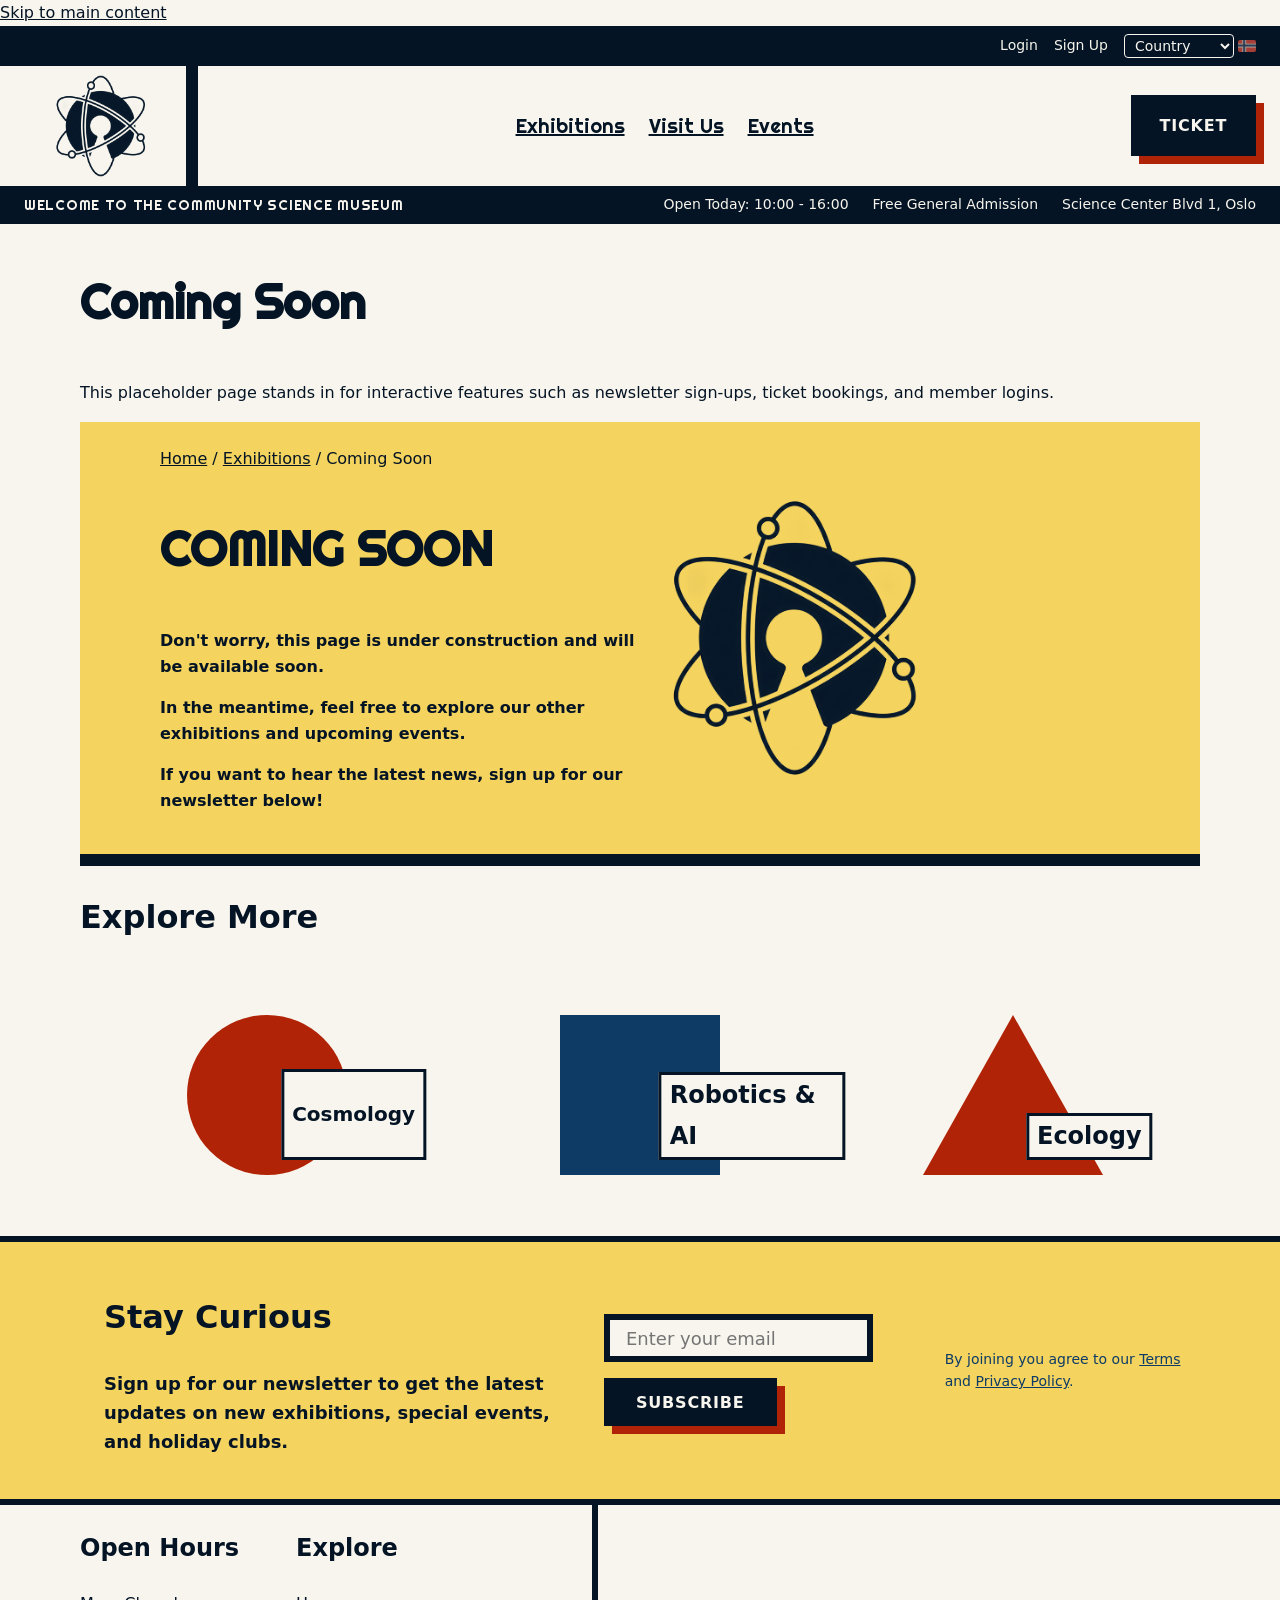
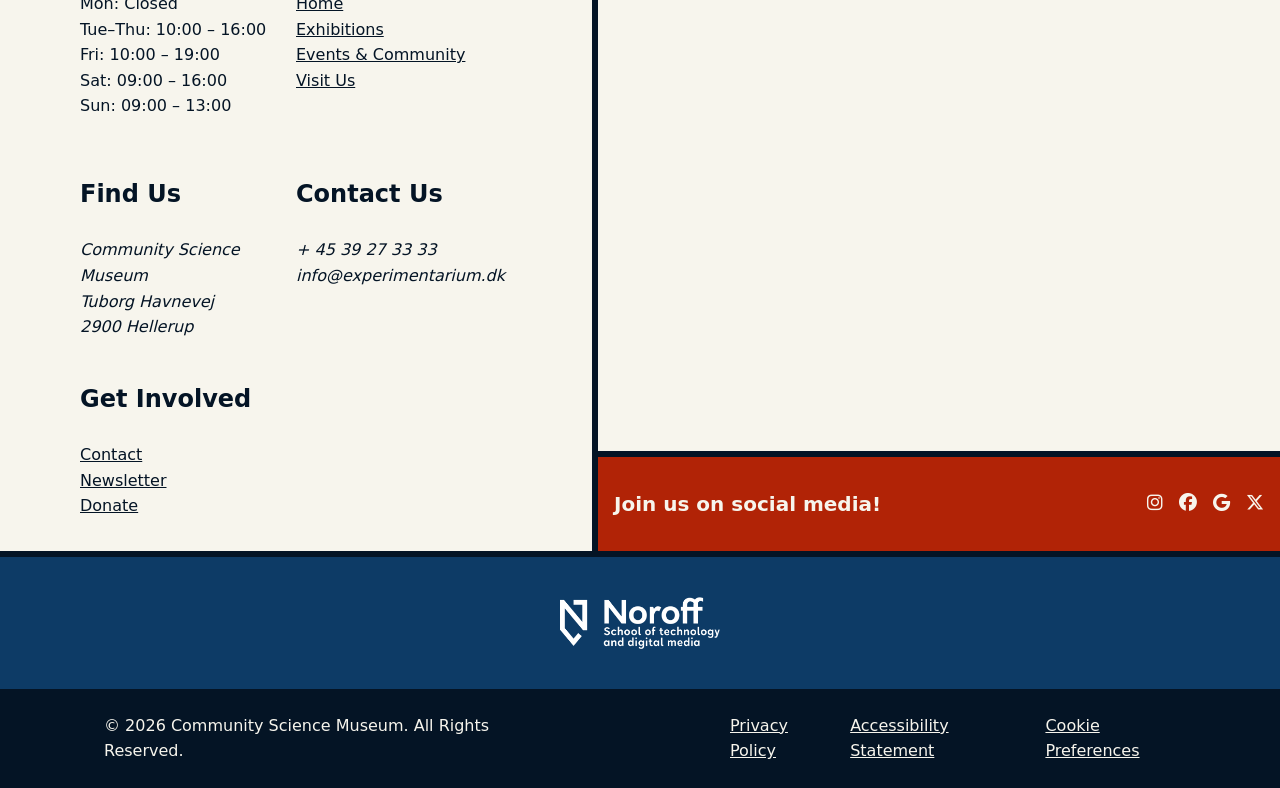
==== commit a31442ed: "hover effects nav-list, coming-soon page, cosmology fixes Co-authored-by: Copilot <copilot@github.co" ====
--- a/coming-soon.html
+++ b/coming-soon.html
@@ -99,10 +99,71 @@
           <p>This placeholder page stands in for interactive features such as newsletter sign-ups, ticket bookings, and member logins.</p>
         </section>
 
+        <section class="page-title">
+        <div class="container page-grid">
+          <div class="page-title-text">
+            <nav class="breadcrumbs" aria-label="Breadcrumb">
+              <a href="index.html">Home</a> / <a href="exhibitions.html">Exhibitions</a> / <span aria-current="page">Coming Soon</span>
+            </nav>
+            <h1>COMING SOON </h1>
+            <p>Don't worry, this page is under construction and will be available soon. </p>
+            <p>In the meantime, feel free to explore our other exhibitions and upcoming events.</p>
+            <p>If you want to hear the latest news, sign up for our newsletter below!</p>
+          </div>
+          <div class="page-visual">
+                <img src="images/project-images/SP1-logo-update.png" alt="Illustration of people exploring science" class="hero-illustration">
+            </div>
+        </div>
+      </section>
+
         <hr class="horizontal-divider">
 
         <section class="category-grid"></section>
       </div>
+
+      <section class="explore-more">
+        <div class="container">
+          <h2 class="explore-heading">Explore More</h2>
+          
+          <ul class="exhibitions-list minimal-list">
+            
+            <li class="exhibition-item-minimal">
+              <a href="cosmology.html" aria-label="Go to Cosmology exhibition page">
+                  <div class="visual-container">
+                    <div class="colored-shape shape-circle red-shape"></div>
+                    <div class="name-box">
+                      <h4>Cosmology</h4>
+                    </div>
+                  </div>
+                </a>
+            </li>
+
+            <li class="exhibition-item-minimal">
+              <a href="cosmology.html" aria-label="Explore Robotics and AI">
+                <div class="visual-container">
+                  <div class="colored-shape shape-square blue-shape"></div>
+                  <div class="name-box">
+                    <h3>Robotics & AI</h3>
+                  </div>
+                </div>
+              </a>
+            </li>
+
+            <li class="exhibition-item-minimal">
+              <a href="cosmology.html" aria-label="Explore Ecology">
+                <div class="visual-container">
+                  <div class="colored-shape shape-triangle red-dark-shape"></div>
+                  <div class="name-box">
+                    <h3>Ecology</h3>
+                  </div>
+                </div>
+              </a>
+            </li>
+
+          </ul>
+        </div>
+      </section>
+
     </main>
 
     <footer>
--- a/css/layout.css
+++ b/css/layout.css
@@ -210,7 +210,8 @@
       align-items: center;
       justify-content: center;
       cursor: pointer;
-      padding: var(--space-xs);
+      padding: var(--space-sm);
+      min-height: 44px;
       font-size: 1.5rem;
       color: var(--color-body);
    }
@@ -226,6 +227,7 @@
    .main-nav-mobile .nav-list-mobile a {
       display: block;
       padding: var(--space-sm) 0;
+      min-height: 44px;
       text-decoration: none;
       font-family: var(--font-heading);
       font-size: var(--font-size-h4);
@@ -254,33 +256,37 @@
    }
 
    @media (min-width: 900px) {
-    .header-inner {
-        gap: var(--space-lg);
-    }
-
-    .logo img {
-    height: 120px;
-    width: auto;
-    }
-
-   .main-nav {
-      display: block;
-   }
-
-   .nav-list {
-      display: flex;
-      flex-direction: row;
-      align-items: center;
-      gap: var(--space-lg);
-      font-family: var(--font-heading);
-      font-size: var(--font-size-h3);
-   }
-
-   .menu-toggle-label,
-   .menu-toggle-checkbox,
-   .main-nav-mobile {
-      display: none;
-   }
+      .header-inner {
+         gap: var(--space-lg);
+      }
+
+      .logo img {
+         height: 120px;
+         width: auto;
+      }
+
+      .main-nav {
+         display: block;
+      }
+
+      .nav-list {
+         display: flex;
+         flex-direction: row;
+         align-items: center;
+         gap: var(--space-lg);
+         font-family: var(--font-heading);
+         font-size: var(--font-size-h3);
+      }
+
+      .nav-list a:hover {
+         color: var(--color-red);
+      }
+
+      .menu-toggle-label,
+      .menu-toggle-checkbox,
+      .main-nav-mobile {
+         display: none;
+      }
 
    }
 
@@ -377,6 +383,7 @@
       flex-direction: column;
       gap: var(--space-sm);
       padding: var(--space-lg);
+      padding-bottom: 100px;
       align-items: left;
       text-align: left;
    }
@@ -416,7 +423,6 @@
       .hero-content {
          max-width: 500px;
          gap: var(--space-sm);
-         padding: var(--space-lg);
       }
 
       .hero-visual {
@@ -518,11 +524,25 @@
       flex-direction: column;
    }
 
+   .noticeboard-title {
+      display: flex;
+      flex-direction: row;
+      justify-content: space-between;
+      align-items: center;
+      padding: var(--space-lg) 0;
+   }
+
+   .schedule-highlight {
+      font-weight: var(--font-weight-bold);
+      color: var(--color-red);
+   }
+
    .news-grid {
       display: grid;
       grid-template-columns: 1fr;
       gap: var(--space-lg);
-      padding: var(--space-lg);
+      padding-top: var(--space-lg);
+      padding-bottom: var(--space-xl);
    }
 
    @media (min-width: 900px) {
--- a/css/components.css
+++ b/css/components.css
@@ -16,12 +16,14 @@
       padding: 1.1rem 1.8rem;
       box-shadow: 8px 8px 0 var(--color-red);
       letter-spacing: 0.05em;
+      transition: transform 0.1s, box-shadow 0.1s;
    }
 
    .btn:hover {
       background: var(--color-yellow);
       color: var(--color-body);
-      box-shadow: 8px 8px 0 var(--color-body);
+      box-shadow: 4px 4px 0 var(--color-body);
+      transform: translate(4px, 4px);
    }
 
    header .btn {
@@ -326,7 +328,6 @@
       width: 100%;
       max-width: 100%;
       max-height: none;
-      box-shadow: 10px 10px 10px var(--color-body);
    }
 
    .highlight-media img {
@@ -337,11 +338,82 @@
       border-bottom: var(--divider-minor) solid var(--color-body);
    }
 
+   .highlight-info {
+      display: flex;
+      flex-direction: column;
+      padding: var(--space-xl);
+   }
+
+   .highlight-row.middle-row h3{
+      font-weight: var(--font-weight-bold);
+      color: var(--color-red);
+   }
+
+   .highlight-row.bottom-row span {
+         font-weight: var(--font-weight-bold);
+         color: var(--color-blue);
+       }
+
+   .highlight-row.bottom-row p {
+      display: none;
+   }
+
    @media (min-width: 900px) {
       .highlight-tile {
+         display: flex;
          flex-direction: row;
          max-height: 370px;
       }
+
+      .highlight-row.top-row {
+         display: flex;
+         flex-direction: row;
+         justify-content: space-between;
+         align-items: flex-start;
+         gap: var(--space-md);
+      }
+
+       .highlight-row.middle-row {
+         flex-direction: row;
+      }
+
+       .highlight-row.bottom-row {
+         display: flex;
+         flex-direction: row;
+         justify-content: space-between;
+         align-items: flex-start;
+         gap: var(--space-md);
+      }
+
+       .highlight-media img {
+         width: 100%;
+         height: 50%;
+      }
+
+       .highlight-media {
+         flex: 1; /* Problem here is that the image is wayyy too tall. Cap height? This allows the media to take up all available space, while the info section will size itself based on its content. */
+      }
+
+       .highlight-info {
+         display: grid;
+         grid-template-rows: auto auto 1fr;
+         align-content: stretch;
+         gap: var(--space-md);
+         padding: var(--space-md);
+         min-width: 0;
+      }
+
+       .highlight-media img {
+         height: 100%;
+         border-bottom: none;
+         border-right: var(--divider-minor) solid var(--color-body);
+      }
+
+      .highlight-row.bottom-row p {
+         display: block;
+         margin: 0;
+      }
+
    }
 
 /* ========================================
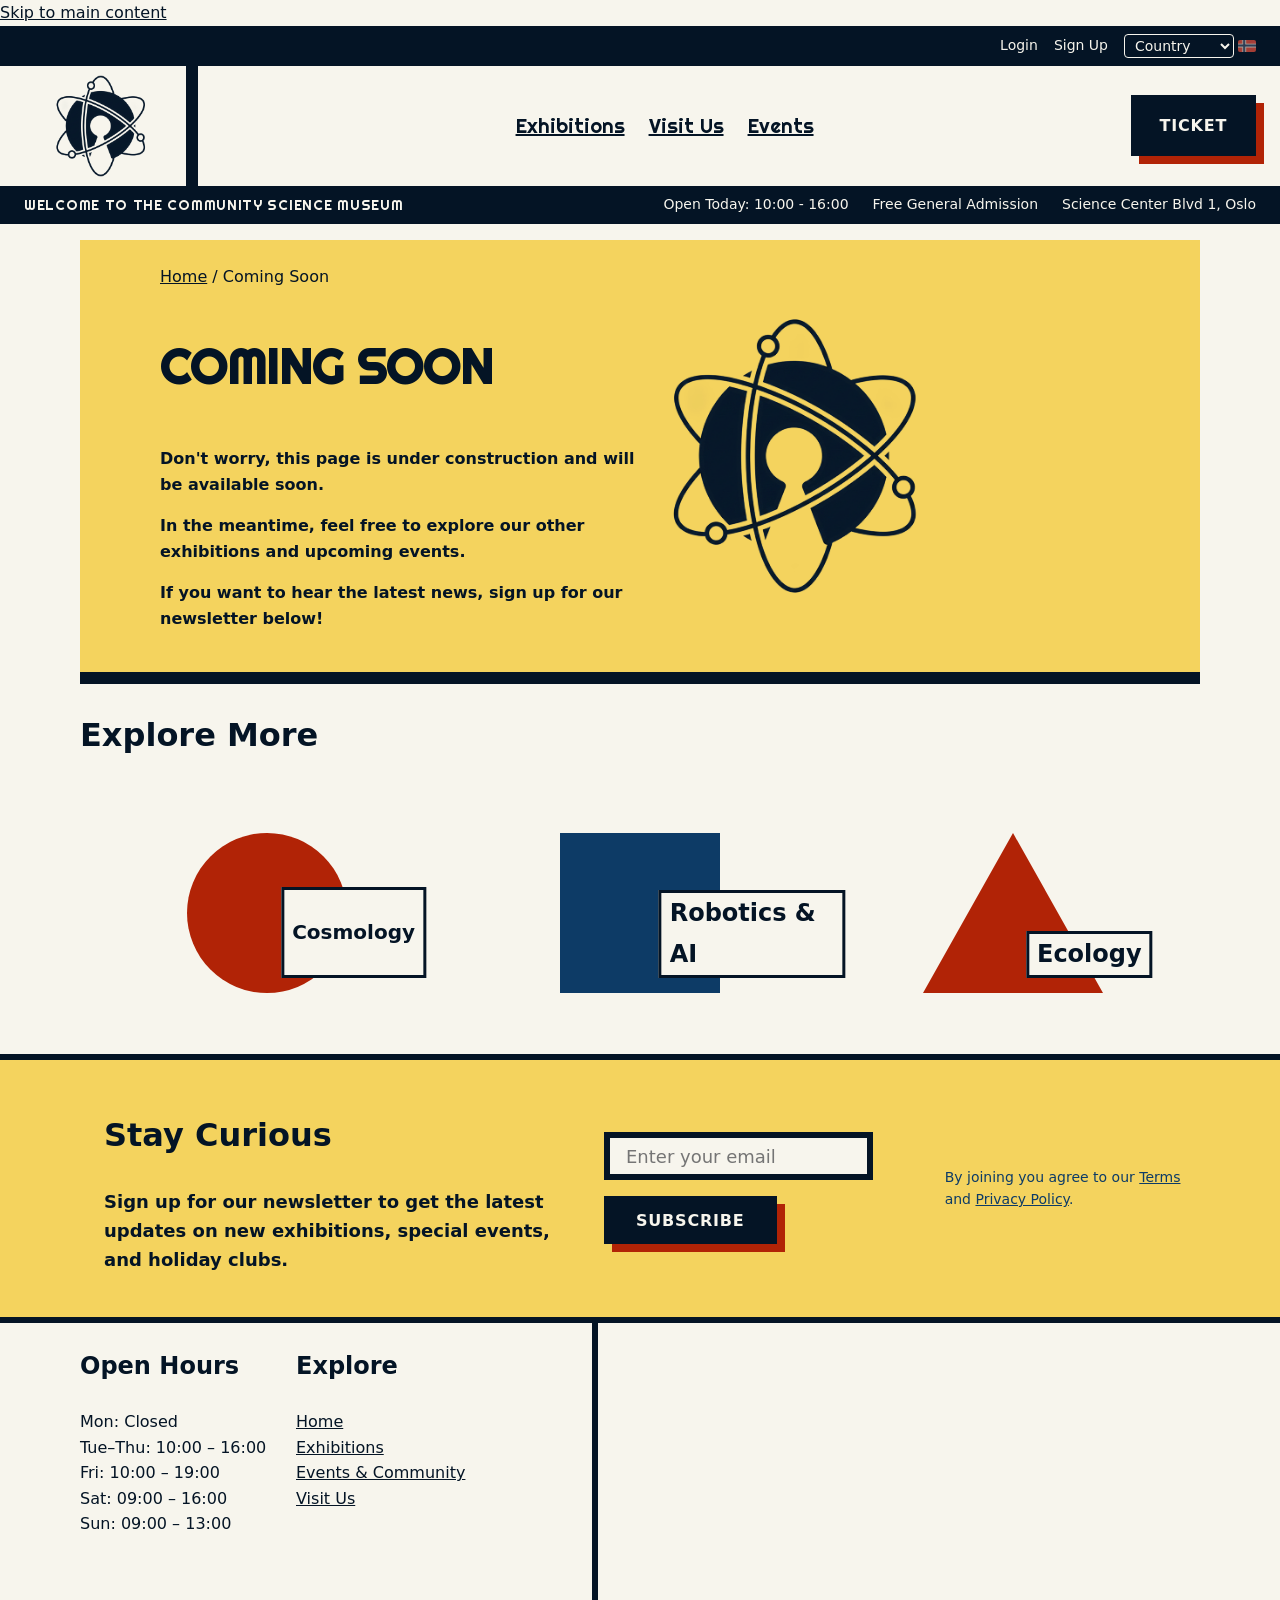
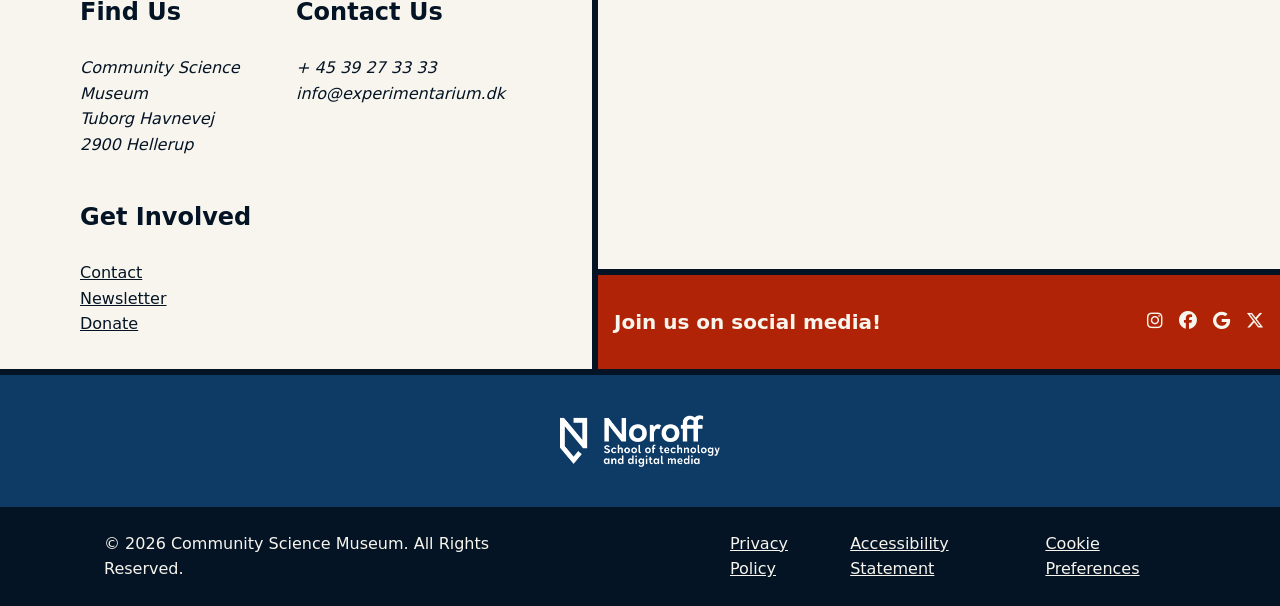
==== commit 3c505a8c: "coming-soon fix" ====
--- a/coming-soon.html
+++ b/coming-soon.html
@@ -94,16 +94,11 @@
           <ol class="progress-bar"></ol>
         </div>
 
-        <section class="success-message" aria-label="Coming soon message">
-          <h1>Coming Soon</h1>
-          <p>This placeholder page stands in for interactive features such as newsletter sign-ups, ticket bookings, and member logins.</p>
-        </section>
-
         <section class="page-title">
         <div class="container page-grid">
           <div class="page-title-text">
             <nav class="breadcrumbs" aria-label="Breadcrumb">
-              <a href="index.html">Home</a> / <a href="exhibitions.html">Exhibitions</a> / <span aria-current="page">Coming Soon</span>
+              <a href="index.html">Home</a> / <span aria-current="page">Coming Soon</span>
             </nav>
             <h1>COMING SOON </h1>
             <p>Don't worry, this page is under construction and will be available soon. </p>
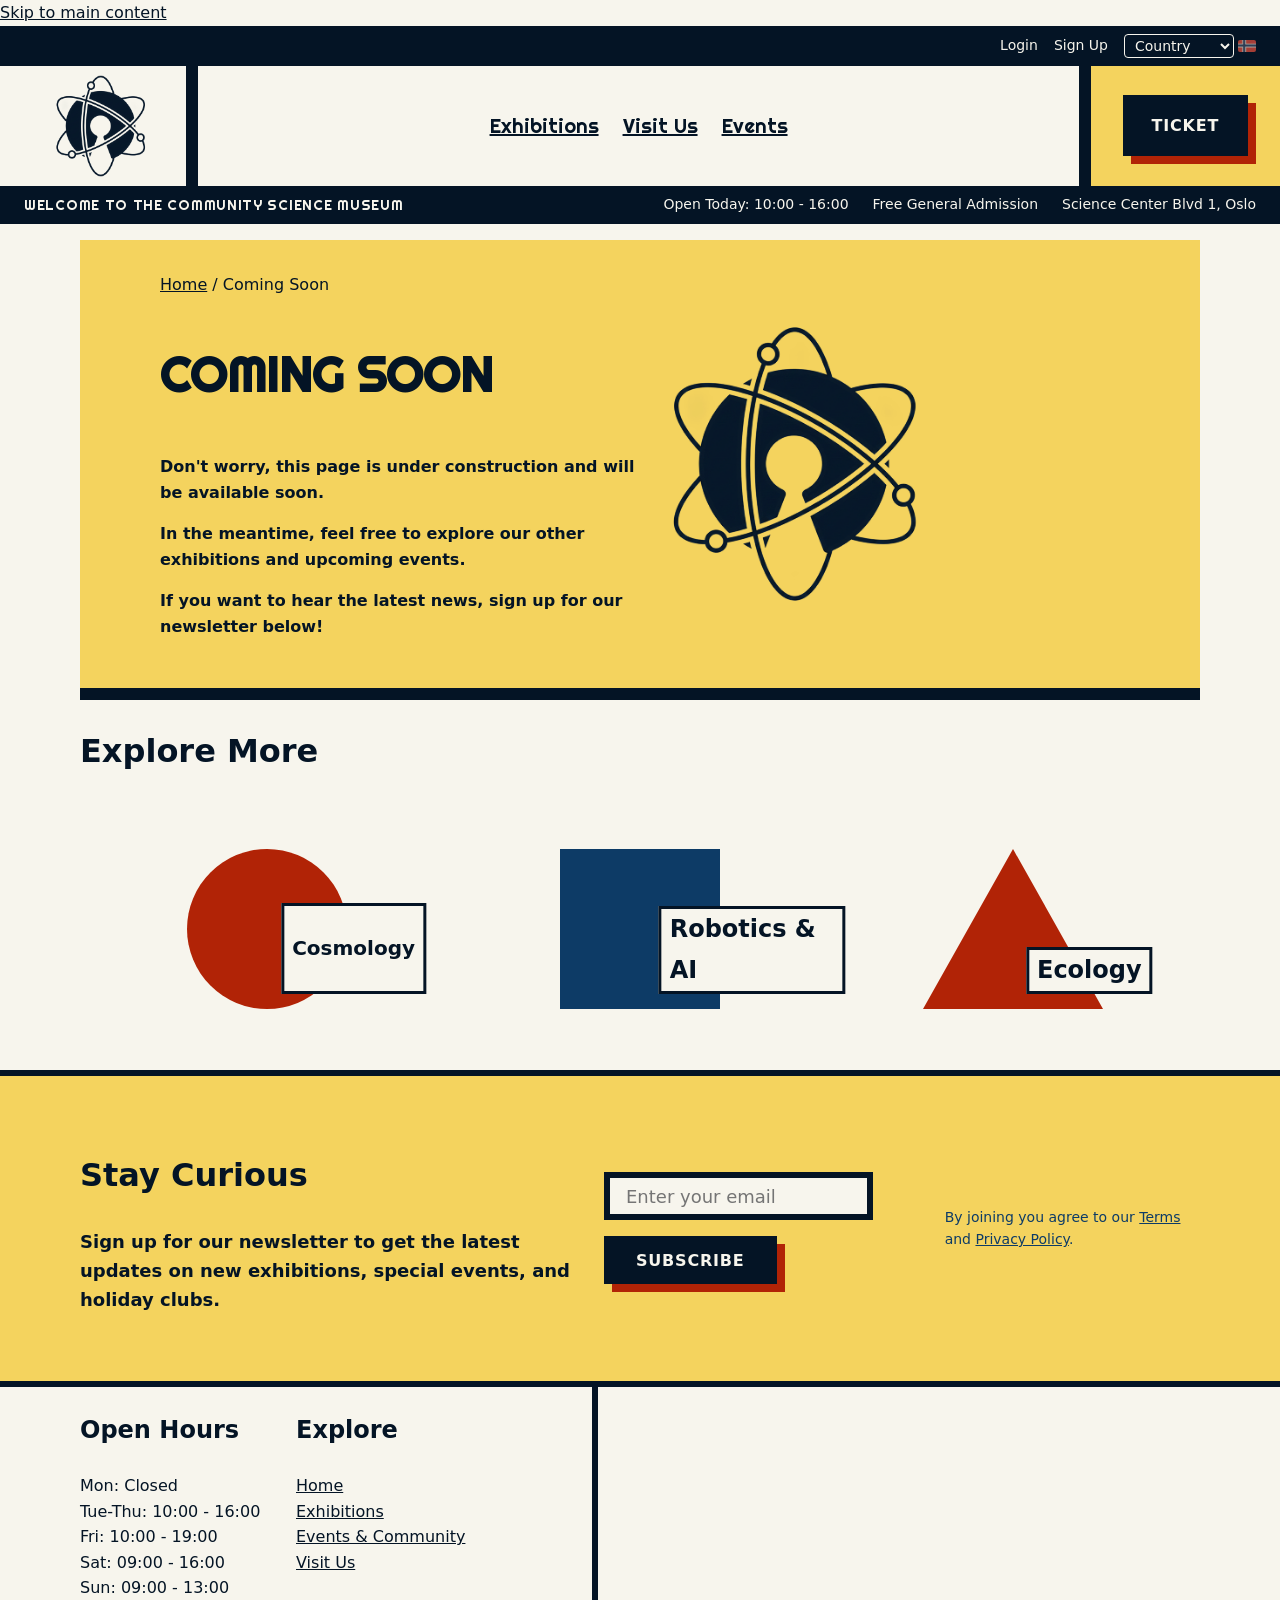
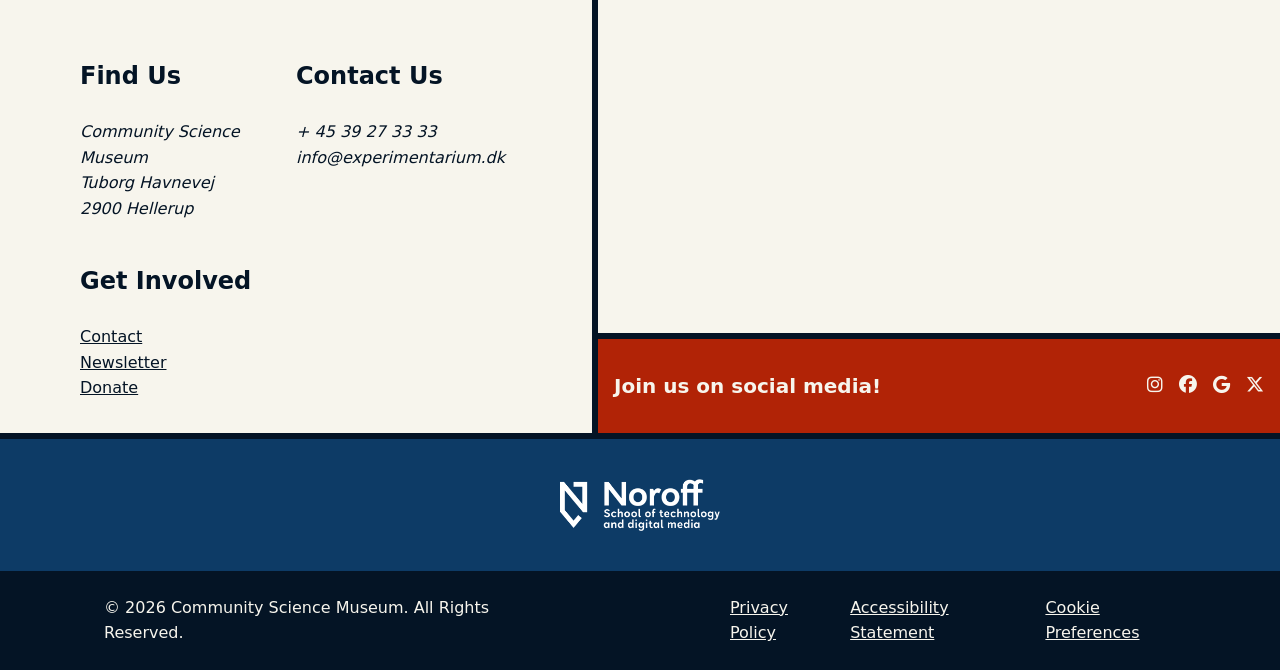
==== commit de1849b1: "logo image path update in header and footer, duplicated header and footer to other pages Co-authored" ====
--- a/coming-soon.html
+++ b/coming-soon.html
@@ -1,4 +1,4 @@
-<!DOCTYPE html>
+﻿<!DOCTYPE html>
 <html lang="en">
   <head>
     <title>Community Science Museum | Coming Soon</title>
@@ -42,8 +42,8 @@
         <div class="header-inner">
             <a href="index.html" class="logo">
                 <picture>
-                    <source media="(min-width: 900px)" srcset="images/project-images/SP1-logo-update.png">
-                    <img src="images/project-images/SP1-logo-update.png" alt="Museum of Science Logo">
+                    <source media="(min-width: 900px)" srcset="images/logo-images/SP1-logo-update.png">
+                    <img src="images/logo-images/SP1-logo-update.png" alt="Museum of Science Logo">
                 </picture>
             </a>
 
@@ -55,13 +55,16 @@
                 </ul>
             </nav>
 
-            <div class="header-icons">
-                <label for="menu-toggle" class="menu-toggle-label icon-link">
-                    <i class="fa-solid fa-bars"></i>
-                    <span class="sr-only">Toggle navigation menu</span>
-                </label>
-              <a href="visit.html" class="btn">Ticket</a>
-            </div>
+            <div class="header-icons-box">
+              <div class="header-icons">
+                  <label for="menu-toggle" class="menu-toggle-label icon-link">
+                      <i class="fa-solid fa-bars"></i>
+                      <span class="sr-only">Toggle navigation menu</span>
+                  </label>
+                <a href="visit.html" class="btn">Ticket</a>
+              </div>
+            </div>
+            
         </div>
 
         <input type="checkbox" id="menu-toggle" class="menu-toggle-checkbox">
@@ -106,7 +109,7 @@
             <p>If you want to hear the latest news, sign up for our newsletter below!</p>
           </div>
           <div class="page-visual">
-                <img src="images/project-images/SP1-logo-update.png" alt="Illustration of people exploring science" class="hero-illustration">
+                <img src="images/logo-images/SP1-logo-update.png" alt="Illustration of people exploring science" class="hero-illustration">
             </div>
         </div>
       </section>
@@ -164,11 +167,11 @@
     <footer>
       <div class="footer-inner">
           <div class="footer-newsletter">
-            <div class="container newsletter-inner">
-              <header class="newsletter-text">
+            <section class="container newsletter-inner">
+              <div class="newsletter-text">
                 <h2>Stay Curious</h2>
                 <p>Sign up for our newsletter to get the latest updates on new exhibitions, special events, and holiday clubs.</p> 
-              </header>
+              </div>
               <form action="#" class="newsletter-form">
                 <label for="newsletter-email" class="sr-only">Email address</label>
                 <div class="form-group">
@@ -179,7 +182,7 @@
               <p class="legal-text">
                 By joining you agree to our <a href="#">Terms</a> and <a href="#">Privacy Policy</a>.
               </p>
-            </div>
+            </section>
           </div>
 
           <div class="footer-main">
@@ -188,10 +191,10 @@
               <section class="footer-section footer-highlight">
                 <h3>Open Hours</h3>
                 <p> Mon: Closed <br>
-                  Tue–Thu: 10:00 – 16:00 <br>
-                  Fri: 10:00 – 19:00 <br>
-                  Sat: 09:00 – 16:00 <br>
-                  Sun: 09:00 – 13:00 </p>
+                  Tue-Thu: 10:00 - 16:00 <br>
+                  Fri: 10:00 - 19:00 <br>
+                  Sat: 09:00 - 16:00 <br>
+                  Sun: 09:00 - 13:00 </p>
               </section>
 
               <section class="footer-section">
@@ -234,9 +237,9 @@
             </div>
 
             <div class="footer-aside">
-              <section class="footer-map">
-                <iframe title="Map showing the location of the Community Science Museum at Tuborg Havnevej 7, 2900 Hellerup, Denmark" src="https://www.google.com/maps?q=Experimentarium,+Tuborg+Havnevej+7,+2900+Hellerup,+Denmark&output=embed" width="100%" height="300" style="border:0;" allowfullscreen="" loading="lazy" referrerpolicy="no-referrer-when-downgrade"></iframe>
-              </section>
+              <div class="footer-map">
+                <iframe title="Map showing the location of the Community Science Museum at Tuborg Havnevej 7, 2900 Hellerup, Denmark" src="https://www.google.com/maps?q=Experimentarium,+Tuborg+Havnevej+7,+2900+Hellerup,+Denmark&output=embed" allowfullscreen loading="lazy" referrerpolicy="no-referrer-when-downgrade"></iframe>
+              </div>
               <section class="footer-social">
                 <h4 class="container">Join us on social media!</h4>
                 <ul class="container">
@@ -250,7 +253,7 @@
           </div>
       </div>
       <div class="blue-divider sub-header">
-        <img src="images/project-images/noroff-logo.png" alt="Noroff logo" class="noroff-logo">
+        <img src="images/logo-images/noroff-logo.png" alt="Noroff logo" class="noroff-logo">
       </div>
     </footer>
 
@@ -258,7 +261,7 @@
       <div class="bottombar-inner">
         
         <p class="container">
-          © 2026 Community Science Museum. All Rights Reserved.
+          &copy; 2026 Community Science Museum. All Rights Reserved.
         </p>
         
         <nav class="bottom-nav container">
@@ -275,3 +278,4 @@
 </html>
 
 
+
--- a/css/tokens.css
+++ b/css/tokens.css
@@ -84,6 +84,7 @@
     --space-xl: 32px; 
     --space-2xl: 48px; 
     --space-3xl: 64px;
+      --space-4xl: 80px;
 
 
   /* ========================================
--- a/css/layout.css
+++ b/css/layout.css
@@ -529,7 +529,7 @@
       flex-direction: row;
       justify-content: space-between;
       align-items: center;
-      padding: var(--space-lg) 0;
+      padding: var(--space-xl) 0;
    }
 
    .schedule-highlight {
@@ -545,6 +545,12 @@
       padding-bottom: var(--space-xl);
    }
 
+   @media (min-width: 450px) {
+      .news-grid {
+         grid-template-columns: repeat(2, minmax(0, 1fr));
+      }
+   }
+
    @media (min-width: 900px) {
       .news-grid {
          display: grid;
@@ -562,7 +568,7 @@
       flex-direction: column;
       align-items: center;
       justify-content: center;
-      padding: var(--space-lg) 0;
+      padding: var(--space-xl) 0;
       background-color: var(--color-yellow);
       border-bottom: var(--divider-minor) solid var(--color-body);
    }
@@ -664,14 +670,14 @@
 	COSMOLOGY EXHIBITION LAYOUT
    ======================================== */
 
-   .highlights-section {
+   .displays-section {
       display: flex;
       flex-direction: column;
       gap: var(--space-lg);
 
    }
 
-   .highlight-item {
+      .display-item {
       display: flex;
       flex-direction: column;
       justify-content: center;
@@ -681,22 +687,22 @@
       padding-bottom: 20px;
    }
 
-   .highlight-content {
+      .display-content {
       max-width: 600px;
       text-align: center;
    }
 
-   .highlight-content p {
+      .display-content p {
       text-align: left;
       margin: 20px;
    }
 
-   .highlight-content i {
+   .display-content i {
       font-size: 30px;
       color: var(--color-red);
    }
 
-   .highlight-visual {
+   .display-visual {
       display: flex;
       justify-content: center;
       align-items: center;
@@ -712,7 +718,7 @@
       flex-direction: column;
       align-items: center;
       gap: var(--space-lg);
-      padding: var(--space-xl) 0;
+      padding: var(--space-2xl) 0;
    }
 
    .booking-navigation {
@@ -725,51 +731,54 @@
 
    @media (min-width: 900px) {
 
-      .highlights-section {
+        .displays-section {
          gap: 0;
       }
 
-      .highlight-block {
+      .display-block {
          display: flex;
          flex-direction: row;
          align-items: stretch;
          border-top: var(--divider-minor) solid var(--color-body);
       }
 
-      .highlight-block:last-child {
+      .display-block:last-child {
          border-bottom: var(--divider-minor) solid var(--color-body);
       }
 
-      .highlight-block.inverse-block {
+      .display-block.inverse-block {
          flex-direction: row-reverse;
       }
 
-      .highlight-item {
+      .display-item {
          flex: 0 0 50%;
          min-height: 250px;
-         align-items: flex-start;
-      }
-
-      .highlight-content {
+         align-items: center;
+         justify-content: center;
+      }
+
+      .display-content {
          text-align: left;
-      }
-
-      .highlight-content p {
+         align-items: center;
+         justify-content: center;
+      }
+
+      .display-content p {
          margin: 0 0 var(--space-xs) 0;
       }
 
-      .highlight-content p:last-child {
+      .display-content p:last-child {
          margin-bottom: 0;
       }
 
-      .highlight-header {
+      .display-header {
          display: flex;
          flex-direction: row;
          align-items: center;
          gap: var(--space-lg);
       }
 
-      .highlight-visual {
+      .display-visual {
          flex: 1 1 auto;
          max-height: none;
          height: auto;
@@ -779,12 +788,12 @@
          border-left: var(--divider-minor) solid var(--color-body);
       }
 
-      .highlight-block.inverse-block .highlight-visual {
+      .display-block.inverse-block .display-visual {
          border-left: none;
          border-right: var(--divider-minor) solid var(--color-body);
       }
 
-      .highlight-visual img {
+      .display-visual img {
          width: 100%;
          height: 100%;
          object-fit: cover;
@@ -957,6 +966,45 @@
 	EVENTS PAGE LAYOUT
    ======================================== */
 
+   .featured-section {
+      display: flex;
+      flex-direction: column;
+      gap: var(--space-lg);
+   }
+
+   .featured-block {
+      display: flex;
+      flex-direction: column;
+   }
+
+   .featured-block:last-child {
+      border-bottom: var(--divider-minor) solid var(--color-body);
+   }
+
+   .events-featured .display-item {
+      align-items: flex-start;
+   }
+
+   .events-featured .display-content {
+      text-align: left;
+   }
+
+   .events-featured .display-content p {
+      margin: 0 0 var(--space-md) 0;
+   }
+
+   .events-featured .display-content p:last-of-type {
+      margin-bottom: var(--space-lg);
+   }
+
+   .events-featured .display-header {
+      margin-bottom: var(--space-sm);
+   }
+
+   .events-featured .display-visual {
+      max-height: 320px;
+   }
+
    .event-wrapper {
       display: grid;
       grid-template-columns: 1fr;
@@ -973,7 +1021,6 @@
    }
 
    .holiday-club .info-panel {
-      padding: var(--space-md);
       align-items: center;
       justify-content: center;
    }
@@ -989,6 +1036,39 @@
    }
 
    @media (min-width: 900px) {
+      .featured-section {
+         gap: 0;
+      }
+
+      .featured-block {
+         flex-direction: row;
+         align-items: stretch;
+         border-top: var(--divider-minor) solid var(--color-body);
+      }
+
+      .featured-block.inverse-block {
+         flex-direction: row-reverse;
+      }
+
+      .events-featured .display-item {
+         flex: 0 0 50%;
+      }
+
+      .events-featured .display-visual {
+         flex: 1 1 auto;
+         max-height: none;
+         min-height: 360px;
+      }
+
+      .featured-block .display-visual {
+         border-left: var(--divider-minor) solid var(--color-body);
+      }
+
+      .featured-block.inverse-block .display-visual {
+         border-left: none;
+         border-right: var(--divider-minor) solid var(--color-body);
+      }
+
       .event-wrapper {
          grid-template-columns: 1.2fr 1fr;
          gap: var(--space-lg);
@@ -1034,7 +1114,7 @@
       display: flex;
       flex-direction: column;
       gap: var(--space-lg);
-      padding: var(--space-lg) 0;
+      padding: var(--space-2xl) 0;
       align-items: center;
       justify-content: center;
    }
--- a/css/components.css
+++ b/css/components.css
@@ -424,8 +424,13 @@
       display: flex;
       flex-direction: column;
       border: var(--divider-minor) solid var(--color-body);
-      max-width: 370px;
+      width: 100%;
+      max-width: none;
       min-height: 370px;
+   }
+
+   .news-tile-tablet-only {
+      display: none;
    }
 
    .news-media img {
@@ -444,6 +449,16 @@
       justify-content: space-between;
    }
 
+   .news-content h3 a {
+      transition: color 0.15s ease;
+   }
+
+   .news-content h3 a:hover,
+   .news-content h3 a:focus-visible,
+   .news-content h3 a:active {
+      color: var(--color-red);
+   }
+
    .news-bottom {
       display: flex;
       flex-direction: row;
@@ -464,6 +479,41 @@
    .news-text p span {
       font-weight: var(--font-weight-bold);
       margin-bottom: 0.5rem;
+   }
+
+   @media (max-width: 449px) {
+      .news-tile {
+         min-height: auto;
+      }
+
+      .news-media,
+      .news-bottom .btn {
+         display: none;
+      }
+
+      .news-content {
+         justify-content: flex-start;
+         gap: var(--space-sm);
+         padding: var(--space-lg);
+      }
+
+      .news-bottom {
+         display: block;
+      }
+
+      .news-text {
+         padding-right: 0;
+      }
+   }
+
+   @media (min-width: 450px) and (max-width: 899px) {
+      .news-bottom .btn {
+         display: none;
+      }
+
+      .news-tile-tablet-only {
+         display: flex;
+      }
    }
 
 /* ========================================
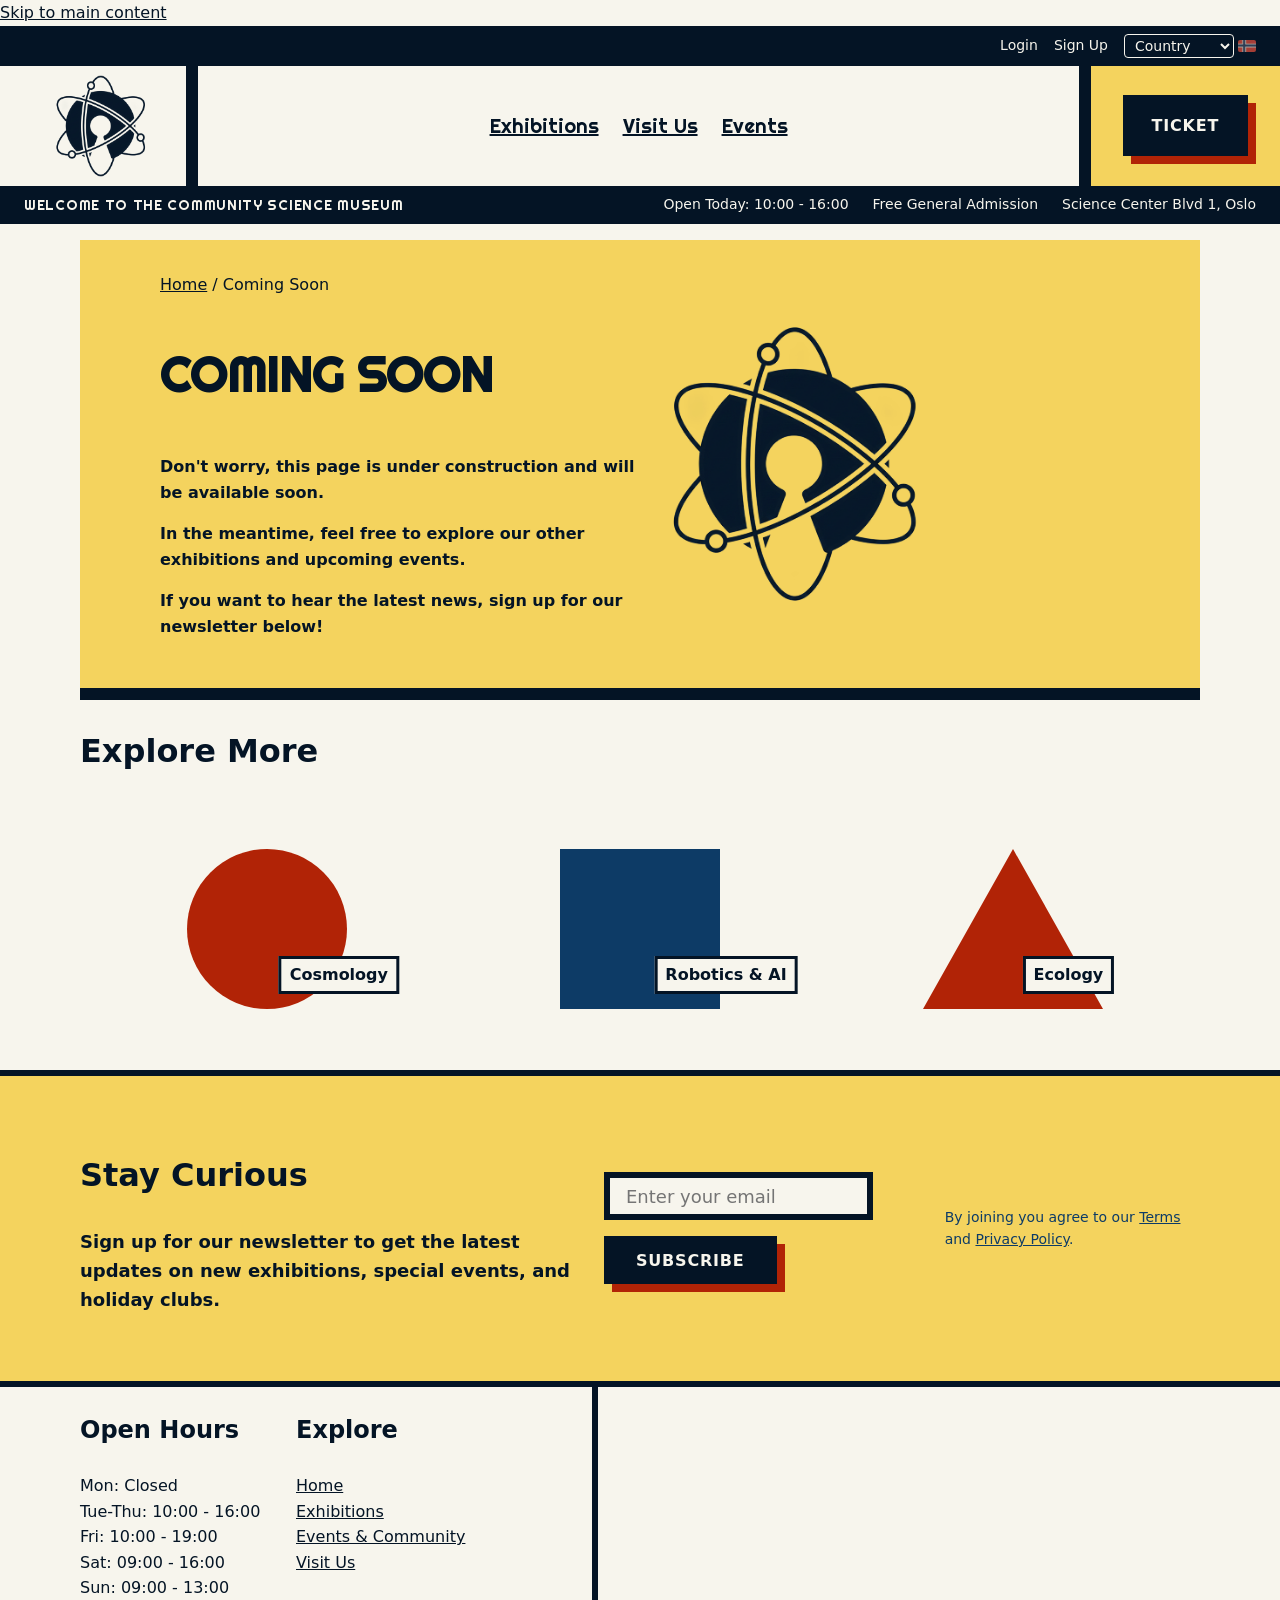
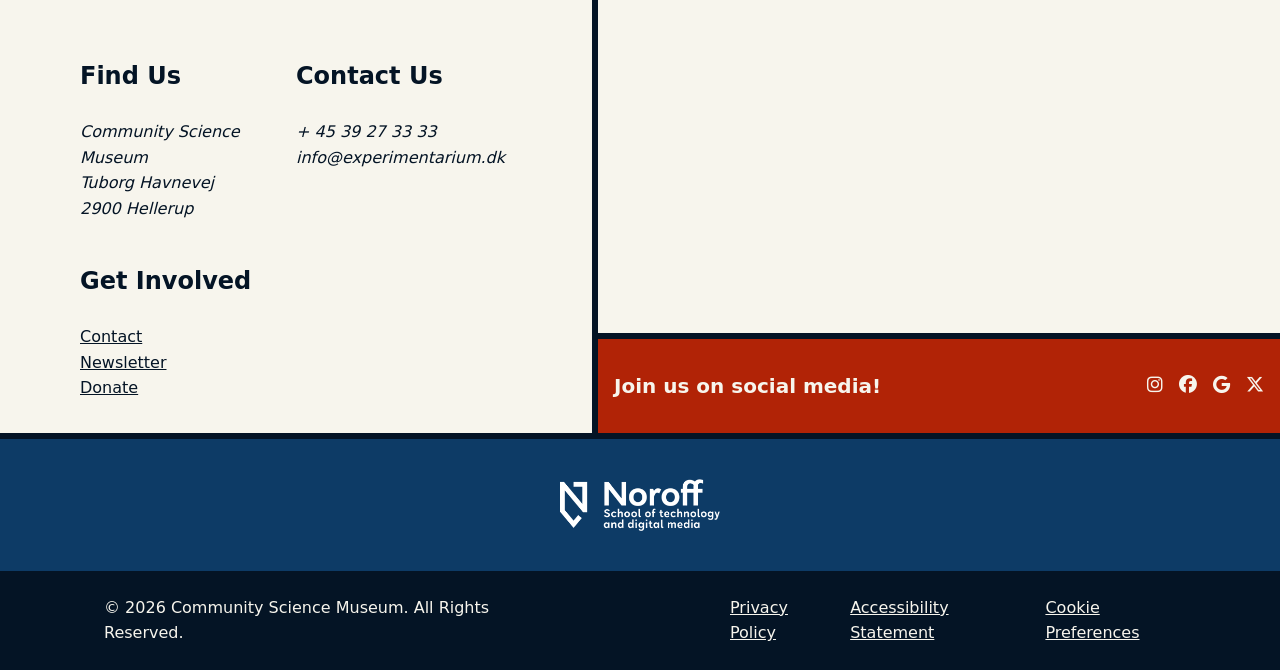
==== commit 8dcde7d5: "90 degree hover effect on exhibition shapes, W3C fixes Co-authored-by: Copilot <copilot@github.com>" ====
--- a/coming-soon.html
+++ b/coming-soon.html
@@ -116,7 +116,7 @@
 
         <hr class="horizontal-divider">
 
-        <section class="category-grid"></section>
+        <div class="category-grid"></div>
       </div>
 
       <section class="explore-more">
@@ -130,7 +130,7 @@
                   <div class="visual-container">
                     <div class="colored-shape shape-circle red-shape"></div>
                     <div class="name-box">
-                      <h4>Cosmology</h4>
+                      <p>Cosmology</p>
                     </div>
                   </div>
                 </a>
@@ -141,7 +141,7 @@
                 <div class="visual-container">
                   <div class="colored-shape shape-square blue-shape"></div>
                   <div class="name-box">
-                    <h3>Robotics & AI</h3>
+                    <p>Robotics & AI</p>
                   </div>
                 </div>
               </a>
@@ -152,7 +152,7 @@
                 <div class="visual-container">
                   <div class="colored-shape shape-triangle red-dark-shape"></div>
                   <div class="name-box">
-                    <h3>Ecology</h3>
+                    <p>Ecology</p>
                   </div>
                 </div>
               </a>
--- a/css/layout.css
+++ b/css/layout.css
@@ -41,6 +41,164 @@
    @media (min-width: 450px) and (max-width: 899px) {
       .grid-3-col.tablet-2 {
          grid-template-columns: repeat(2, minmax(0, 1fr));
+      }
+   }
+
+/* ========================================
+   SHARED LAYOUTS
+   ======================================== */
+
+   .page-title {
+      display: flex;
+      flex-direction: column;
+      align-items: center;
+      justify-content: center;
+      padding: var(--space-xl) 0;
+      background-color: var(--color-yellow);
+      border-bottom: var(--divider-minor) solid var(--color-body);
+   }
+
+   .page-title-text {
+      text-align: left;
+      max-width: 500px;
+   }
+
+   .page-title-text p {
+      font-weight: var(--font-weight-bold);
+   }
+
+   .page-grid {
+      display: grid;
+      grid-template-columns: 1fr;
+      align-items: center;
+      justify-content: center;
+   }
+
+   .page-visual {
+      display: flex;
+      justify-content: center;
+      align-items: center;
+      max-width: 300px;
+   }
+
+   .sub-header {
+      background-color: var(--color-blue);
+      color: var(--color-bkg);
+      padding: var(--space-md) var(--space-lg);
+   }
+
+   .displays-section {
+      display: flex;
+      flex-direction: column;
+      gap: var(--space-lg);
+   }
+
+   .display-item {
+      display: flex;
+      flex-direction: column;
+      justify-content: center;
+      align-items: center;
+      gap: var(--space-md);
+      padding-top: 20px;
+      padding-bottom: var(--space-3xl);
+   }
+
+   .display-content {
+      max-width: 600px;
+      text-align: center;
+   }
+
+   .display-content p {
+      text-align: left;
+      margin: 20px;
+   }
+
+   .display-content i {
+      font-size: 30px;
+      color: var(--color-red);
+   }
+
+   .display-visual {
+      display: flex;
+      justify-content: center;
+      align-items: center;
+      max-width: 100%;
+      max-height: 250px;
+      overflow: hidden;
+      border-top: var(--divider-minor) solid var(--color-body);
+      border-bottom: var(--divider-minor) solid var(--color-body);
+   }
+
+   @media (min-width: 900px) {
+      .page-grid {
+         display: grid;
+         grid-template-columns: 1fr 1fr;
+         align-items: center;
+         justify-content: center;
+      }
+
+      .display-block {
+         display: flex;
+         flex-direction: row;
+         align-items: stretch;
+         border-top: var(--divider-minor) solid var(--color-body);
+      }
+
+      .display-block:last-child {
+         border-bottom: var(--divider-minor) solid var(--color-body);
+      }
+
+      .display-block.inverse-block {
+         flex-direction: row-reverse;
+      }
+
+      .display-item {
+         flex: 0 0 50%;
+         min-height: 250px;
+         align-items: center;
+         justify-content: center;
+      }
+
+      .display-content {
+         text-align: left;
+         align-items: center;
+         justify-content: center;
+      }
+
+      .display-content p {
+         margin: 0 0 var(--space-xs) 0;
+      }
+
+      .display-content p:last-child {
+         margin-bottom: 0;
+      }
+
+      .display-header {
+         display: flex;
+         flex-direction: row;
+         align-items: center;
+         gap: var(--space-lg);
+      }
+
+      .display-visual {
+         flex: 1 1 auto;
+         max-height: none;
+         height: auto;
+         min-height: 360px;
+         border-top: none;
+         border-bottom: none;
+         border-left: var(--divider-minor) solid var(--color-body);
+      }
+
+      .display-block.inverse-block .display-visual {
+         border-left: none;
+         border-right: var(--divider-minor) solid var(--color-body);
+      }
+
+      .display-visual img {
+         width: 100%;
+         height: 100%;
+         object-fit: cover;
       }
    }
 
@@ -560,54 +718,12 @@
    }
 
 /* ========================================
-	SUB-PAGE HEADER & INTRODUCTION
-   ======================================== */
-
-   .page-title {
-      display: flex;
-      flex-direction: column;
-      align-items: center;
-      justify-content: center;
-      padding: var(--space-xl) 0;
-      background-color: var(--color-yellow);
-      border-bottom: var(--divider-minor) solid var(--color-body);
-   }
-
-   .page-title-text {
-      text-align: left;
-      max-width: 500px;
-   }
-
-   .page-title-text p {
-      font-weight: var(--font-weight-bold);
-   }
-
-   .page-grid {
-      display: grid;
-      grid-template-columns: 1fr;
-      align-items: center;
-      justify-content: center;
-   }
-
-   .page-visual {
-      display: flex;
-      justify-content: center;
-      align-items: center;
-      max-width: 300px;
-   }
-
-   @media (min-width: 900px) {
-      .page-grid {
-         display: grid;
-         grid-template-columns: 1fr 1fr;
-         align-items: center;
-         justify-content: center;
-      }
-   }
-
-/* ========================================
 	EXHIBITIONS GRID LAYOUT
    ======================================== */
+
+   main#main.container > .breadcrumbs {
+      padding-top: var(--space-xl);
+   }
 
    .page-intro {
       text-align: left;
@@ -670,49 +786,6 @@
 	COSMOLOGY EXHIBITION LAYOUT
    ======================================== */
 
-   .displays-section {
-      display: flex;
-      flex-direction: column;
-      gap: var(--space-lg);
-
-   }
-
-      .display-item {
-      display: flex;
-      flex-direction: column;
-      justify-content: center;
-      align-items: center;
-      gap: var(--space-md);
-      padding-top: 20px;
-      padding-bottom: 20px;
-   }
-
-      .display-content {
-      max-width: 600px;
-      text-align: center;
-   }
-
-      .display-content p {
-      text-align: left;
-      margin: 20px;
-   }
-
-   .display-content i {
-      font-size: 30px;
-      color: var(--color-red);
-   }
-
-   .display-visual {
-      display: flex;
-      justify-content: center;
-      align-items: center;
-      max-width: 100%;
-      max-height: 250px;
-      overflow: hidden;
-      border-top: var(--divider-minor) solid var(--color-body);
-      border-bottom: var(--divider-minor) solid var(--color-body);
-   }
-
    .booking {
       display: flex;
       flex-direction: column;
@@ -731,72 +804,8 @@
 
    @media (min-width: 900px) {
 
-        .displays-section {
+      .displays-section {
          gap: 0;
-      }
-
-      .display-block {
-         display: flex;
-         flex-direction: row;
-         align-items: stretch;
-         border-top: var(--divider-minor) solid var(--color-body);
-      }
-
-      .display-block:last-child {
-         border-bottom: var(--divider-minor) solid var(--color-body);
-      }
-
-      .display-block.inverse-block {
-         flex-direction: row-reverse;
-      }
-
-      .display-item {
-         flex: 0 0 50%;
-         min-height: 250px;
-         align-items: center;
-         justify-content: center;
-      }
-
-      .display-content {
-         text-align: left;
-         align-items: center;
-         justify-content: center;
-      }
-
-      .display-content p {
-         margin: 0 0 var(--space-xs) 0;
-      }
-
-      .display-content p:last-child {
-         margin-bottom: 0;
-      }
-
-      .display-header {
-         display: flex;
-         flex-direction: row;
-         align-items: center;
-         gap: var(--space-lg);
-      }
-
-      .display-visual {
-         flex: 1 1 auto;
-         max-height: none;
-         height: auto;
-         min-height: 360px;
-         border-top: none;
-         border-bottom: none;
-         border-left: var(--divider-minor) solid var(--color-body);
-      }
-
-      .display-block.inverse-block .display-visual {
-         border-left: none;
-         border-right: var(--divider-minor) solid var(--color-body);
-      }
-
-      .display-visual img {
-         width: 100%;
-         height: 100%;
-         object-fit: cover;
       }
 
       .booking {
@@ -823,12 +832,6 @@
 
    .getting-here {
       border-bottom: var(--divider-minor) solid var(--color-body);
-   }
-
-   .sub-header {
-      background-color: var(--color-blue);
-      color: var(--color-bkg);
-      padding: var(--space-md) var(--space-lg);
    }
 
    .location-info {
--- a/css/components.css
+++ b/css/components.css
@@ -203,6 +203,7 @@
 
    .newsletter-form button:hover {
       background-color: var(--color-blue);
+      color: var(--color-bkg);
       box-shadow: 4px 4px 0 var(--color-body);
       transform: translate(4px, 4px); /* Creates a "pressed" clicking effect, I would prefer to choose between this one and the yellow normal hover effect but not have both. */
    }
@@ -534,7 +535,7 @@
       width: 160px;
       height: 160px;
       opacity: 0;
-      transform: scale(0.96);
+      transform: scale(0.96) rotate(0deg);
       transition: opacity 0.35s ease, transform 0.35s ease;
       background-image: var(--tile-image);
       background-size: cover;
@@ -547,6 +548,8 @@
    .colored-shape {
       width: 160px;
       height: 160px;
+      transform: rotate(0deg);
+      transition: transform 0.35s ease;
    }
 
    .shape-circle {
@@ -603,7 +606,19 @@
    .visual-container:hover .shape-image-overlay,
    .visual-container:focus-within .shape-image-overlay {
       opacity: 1;
-      transform: scale(1);
+      transform: scale(1.08) rotate(90deg);
+   }
+
+   .visual-container:hover .colored-shape,
+   .visual-container:focus-within .colored-shape {
+      transform: scale(1.08) rotate(90deg);
+   }
+
+   .visual-container:hover .colored-shape.shape-circle,
+   .visual-container:focus-within .colored-shape.shape-circle,
+   .visual-container:hover .shape-image-overlay.shape-circle,
+   .visual-container:focus-within .shape-image-overlay.shape-circle {
+      transform: scale(1.14) rotate(90deg);
    }
 
    /* This is the overlapping text box. But the position is a bit tricky as it doesnt work well for different shapes. It needs to be to the bottom-right on the shape, but also overlap it. */
@@ -614,22 +629,22 @@
       transform: translateX(110%); /* Pushes it off-center to the right to overlap the shape */
       
       background-color: var(--color-bkg);
-      border: 3px solid var(--color-body);
+      border: var(--divider-thin) solid var(--color-body);
       width: fit-content;
-      padding: 0 0.5rem;
+      padding: 0 var(--space-sm);
       z-index: 2; /* This is to ensure it appears above the shapes, "bring to front" if you will. */
    }
 
-   .name-box h3 {
+   .name-box p {
       margin: 0;
-      line-height: 1.7;
-   }
-
-
-
-/* ========================================
-	FEATURED CATEGORY CARD
-   ======================================== */
+      line-height: 2;
+      font-weight: var(--font-weight-bold);
+   }
+
+   .content-container p span {
+      color: var(--color-blue);
+      font-weight: var(--font-weight-bold);
+   }
 
 /* ========================================
 	NEWSLETTER COMPONENT
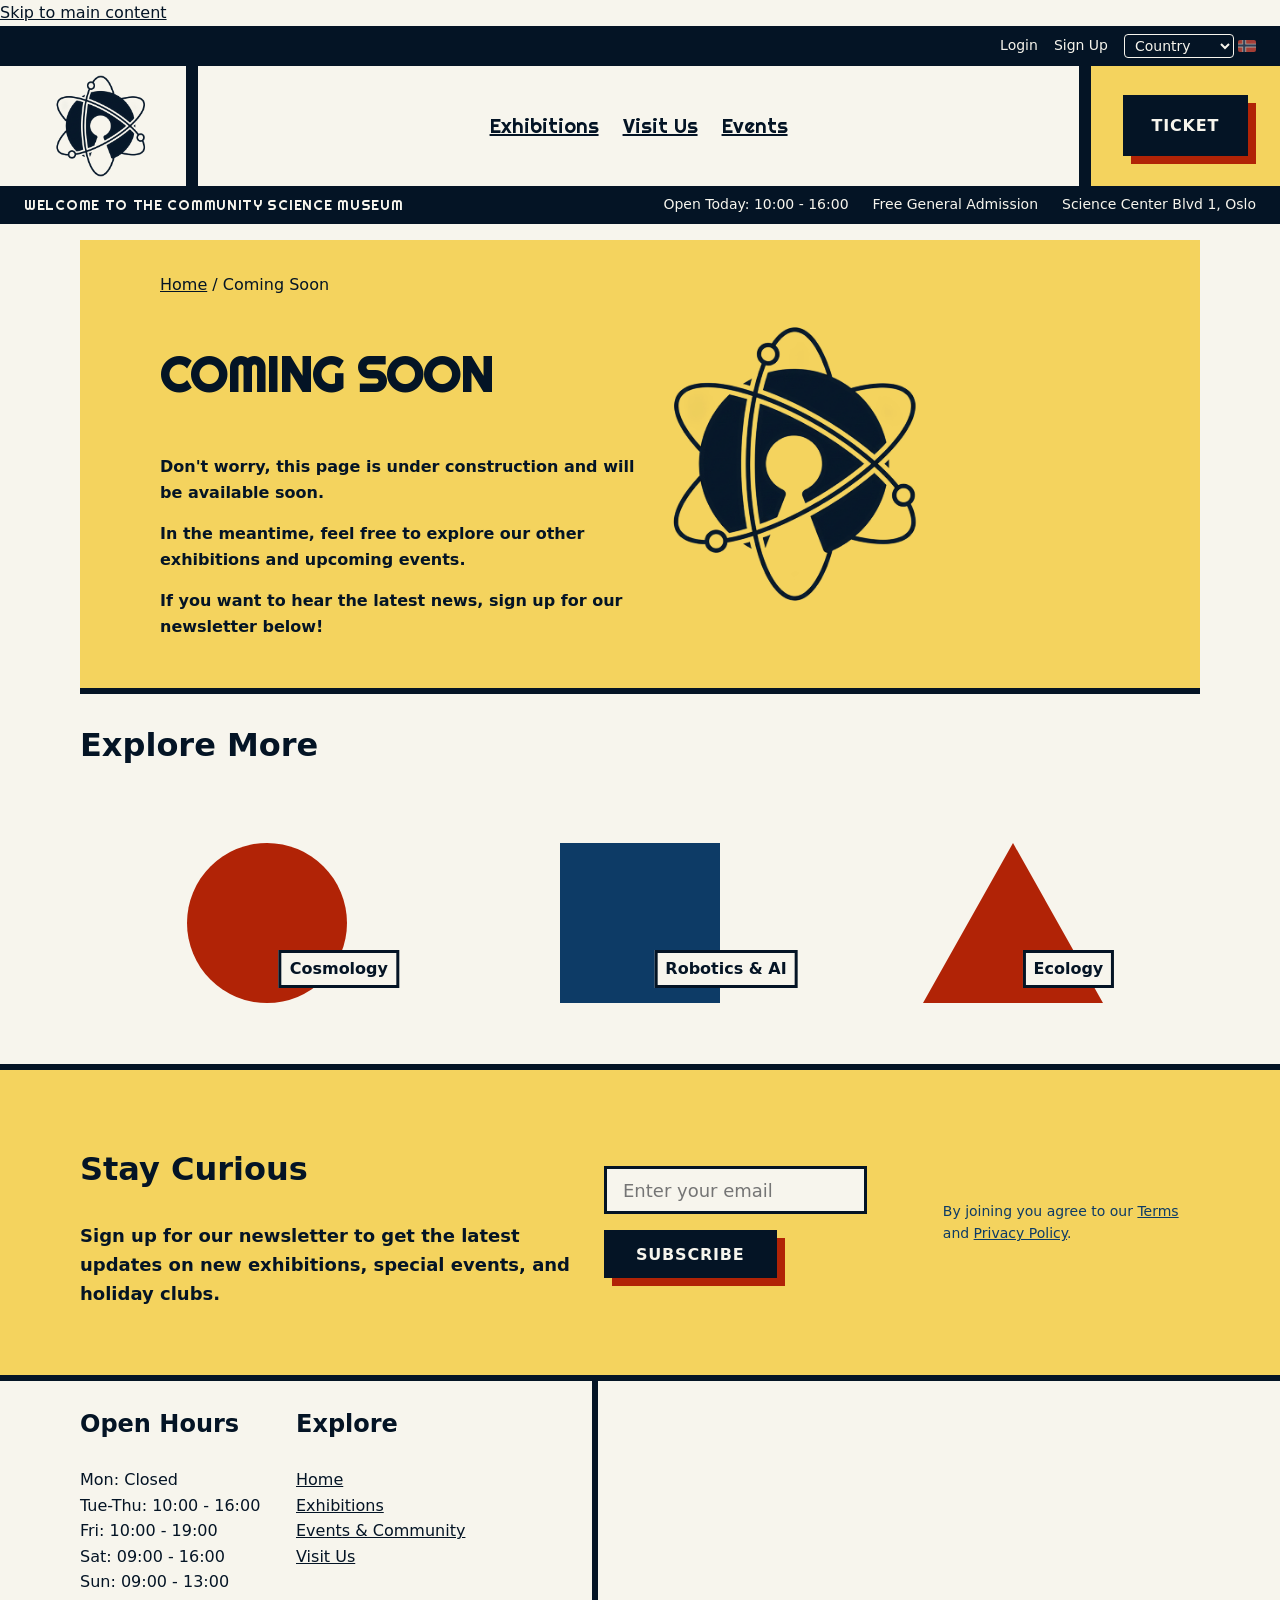
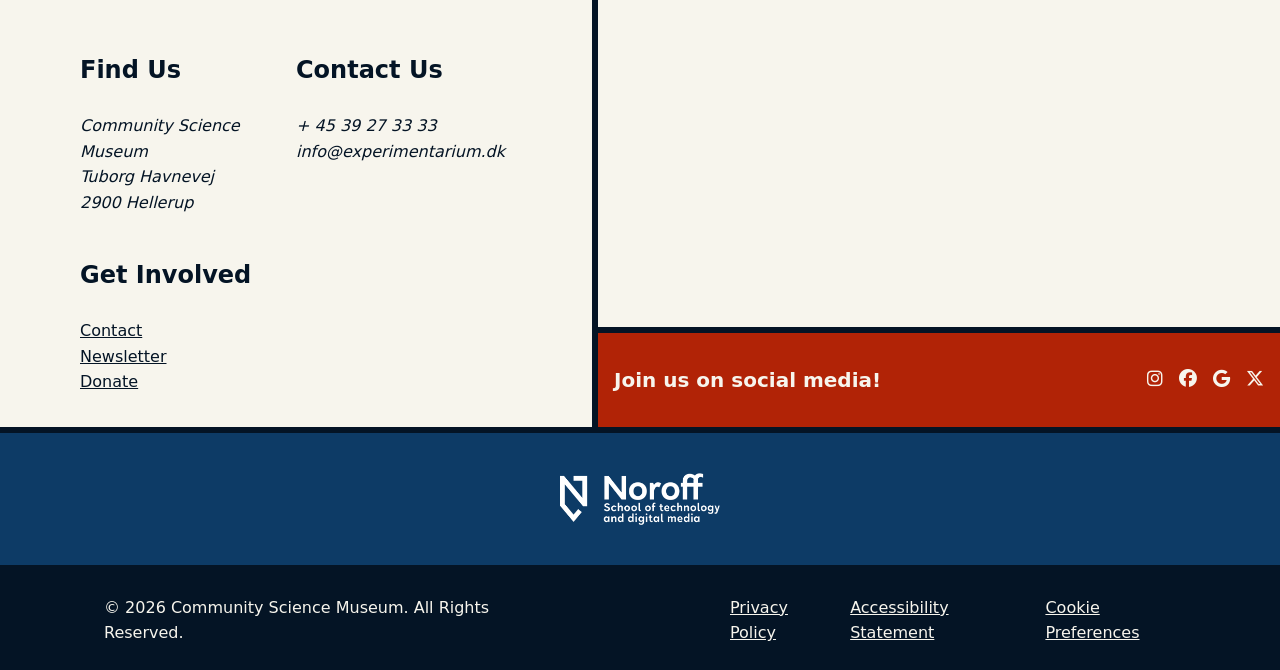
==== commit ea86d8c9: "made exhibition articles into div to avoid error, changed images for all pages, map-container confli" ====
--- a/coming-soon.html
+++ b/coming-soon.html
@@ -18,7 +18,7 @@
 
     <div class="topbar">
         <div class="topbar-inner">
-            <nav class="top-nav">
+            <nav class="top-nav" aria-label="Utility navigation">
                 <ul>
                     <li><a href="#">Login</a></li>
                     <li><a href="#">Sign Up</a></li>
--- a/css/layout.css
+++ b/css/layout.css
@@ -55,7 +55,6 @@
       justify-content: center;
       padding: var(--space-xl) 0;
       background-color: var(--color-yellow);
-      border-bottom: var(--divider-minor) solid var(--color-body);
    }
 
    .page-title-text {
@@ -85,6 +84,8 @@
       background-color: var(--color-blue);
       color: var(--color-bkg);
       padding: var(--space-md) var(--space-lg);
+      border-top: var(--divider-minor) solid var(--color-body);
+      border-bottom: var(--divider-minor) solid var(--color-body);
    }
 
    .displays-section {
@@ -699,8 +700,8 @@
       display: grid;
       grid-template-columns: 1fr;
       gap: var(--space-lg);
-      padding-top: var(--space-lg);
-      padding-bottom: var(--space-xl);
+      padding-top: var(--space-2xl);
+      padding-bottom: var(--space-2xl);
    }
 
    @media (min-width: 450px) {
@@ -847,9 +848,32 @@
       justify-content: space-between;
    }
 
+   .getting-here .transit-info {
+      display: flex;
+      flex-direction: column;
+      justify-content: center;
+      gap: var(--space-lg);
+   }
+
+   .getting-here .transit-info .info-block {
+      width: 100%;
+      max-width: 44rem;
+      margin: 0 auto;
+      padding: var(--space-lg);
+   }
+
    .map-container {
+      display: flex;
+      flex-direction: column;
       min-height: 500px;
       border: var(--divider-minor) solid var(--color-body);
+   }
+
+   .map-container iframe {
+      width: 100%;
+      height: 100%;
+      border: 0;
+      display: block;
    }
 
    .address-box {
@@ -915,6 +939,7 @@
 
       .getting-here .location-visuals {
          border-left: var(--divider-minor) solid var(--color-body);
+         align-self: stretch;
       }
 
       .accessibility .location-info {
@@ -922,8 +947,13 @@
       }
 
       .map-container {
+         flex: 1;
          min-height: 500px;
          border: none;
+      }
+
+      .map-container iframe {
+         height: 100%;
       }
 
       .address-box {
@@ -980,10 +1010,6 @@
       flex-direction: column;
    }
 
-   .featured-block:last-child {
-      border-bottom: var(--divider-minor) solid var(--color-body);
-   }
-
    .events-featured .display-item {
       align-items: flex-start;
    }
@@ -1015,7 +1041,14 @@
    }
 
    .event-wrapper .media-panel {
-      max-height: 200px;
+      max-height: 250px;
+      overflow: hidden;
+      border-top: var(--divider-minor) solid var(--color-body);
+      border-bottom: var(--divider-minor) solid var(--color-body);
+   }
+
+   .event-wrapper .media-panel .full-width-img {
+      height: 100%;
    }
 
    .holiday-club {
@@ -1026,6 +1059,10 @@
    .holiday-club .info-panel {
       align-items: center;
       justify-content: center;
+   }
+
+   .holiday-club .media-panel {
+      border-top: var(--divider-minor) solid var(--color-body);
    }
 
    .media-panel {
@@ -1038,6 +1075,35 @@
       object-fit: cover;
    }
 
+   .join-us {
+      display: flex;
+      flex-direction: column;
+      align-items: stretch;
+      justify-content: center;
+      gap: var(--space-lg);
+      padding: var(--space-2xl) 0;
+   }
+
+   .get-involved-content {
+      padding-top: var(--space-lg);
+      padding-bottom: var(--space-lg);
+   }
+
+   .donate-support {
+      color: var(--color-bkg);
+      padding-top: var(--space-xl);
+      padding-bottom: var(--space-3xl);
+   }
+
+   .donate-support .info-panel {
+      display: flex;
+      flex-direction: column;
+      align-items: center;
+      justify-content: center;
+      font-size: var(--font-size-md);
+      padding: var(--space-md) var(--space-lg);
+   }
+
    @media (min-width: 900px) {
       .featured-section {
          gap: 0;
@@ -1046,6 +1112,10 @@
       .featured-block {
          flex-direction: row;
          align-items: stretch;
+         max-height: 500px;
+      }
+
+      .featured-block + .featured-block {
          border-top: var(--divider-minor) solid var(--color-body);
       }
 
@@ -1076,11 +1146,22 @@
          grid-template-columns: 1.2fr 1fr;
          gap: var(--space-lg);
          border-bottom: var(--divider-minor) solid var(--color-body);
+         align-items: stretch;
       }
 
       .event-wrapper .media-panel {
          border-left: var(--divider-minor) solid var(--color-body);
-         min-height: 400px;
+         border-top: none;
+         border-bottom: none;
+         max-height: none;
+         min-height: 0;
+         height: 100%;
+         align-self: stretch;
+      }
+
+      .get-involved-content {
+         padding-top: var(--space-xl);
+         padding-bottom: var(--space-3xl);
       }
 
       .holiday-club {
@@ -1093,6 +1174,8 @@
 
       .holiday-club .media-panel {
          order: 1;
+         border-top: none;
+         border-bottom: none;
          border-right: var(--divider-minor) solid var(--color-body);
          min-height: 400px;
       }
@@ -1216,6 +1299,8 @@
       background-color: var(--color-blue);
       width: 100%;
       justify-content: space-between;
+      border-top: var(--divider-minor) solid var(--color-body);
+      border-bottom: var(--divider-minor) solid var(--color-body);
    }
 
    .blue-divider img {
@@ -1269,9 +1354,7 @@
          display: block;
       }
 
-      .blue-divider {
-         border-top: var(--divider-minor) solid var(--color-body);
-      }
+
    }
 
 /* ========================================
--- a/css/components.css
+++ b/css/components.css
@@ -182,7 +182,7 @@
    .newsletter-form input {
       height: 3rem; /* Fixed, larger height */
       padding: 0 1rem;
-      border: var(--divider-minor) solid var(--color-body);
+      border: var(--divider-thin) solid var(--color-body);
       background-color: var(--color-bkg);
       color: var(--color-body);
       font-size: var(--font-size-md);
@@ -402,6 +402,10 @@
          gap: var(--space-md);
          padding: var(--space-md);
          min-width: 0;
+         flex: 1 1 36%; /*I wanted the highlight image to align with the news-tile below it, and the way i 
+         figured to do that was to force the width of the highlight image with percentage in a grid. 
+         Would like to figure out if there is a better way though? Perhaps applying a grid for the entire 
+         noticeboard and then setting the highlight to full width somehow? */
       }
 
        .highlight-media img {
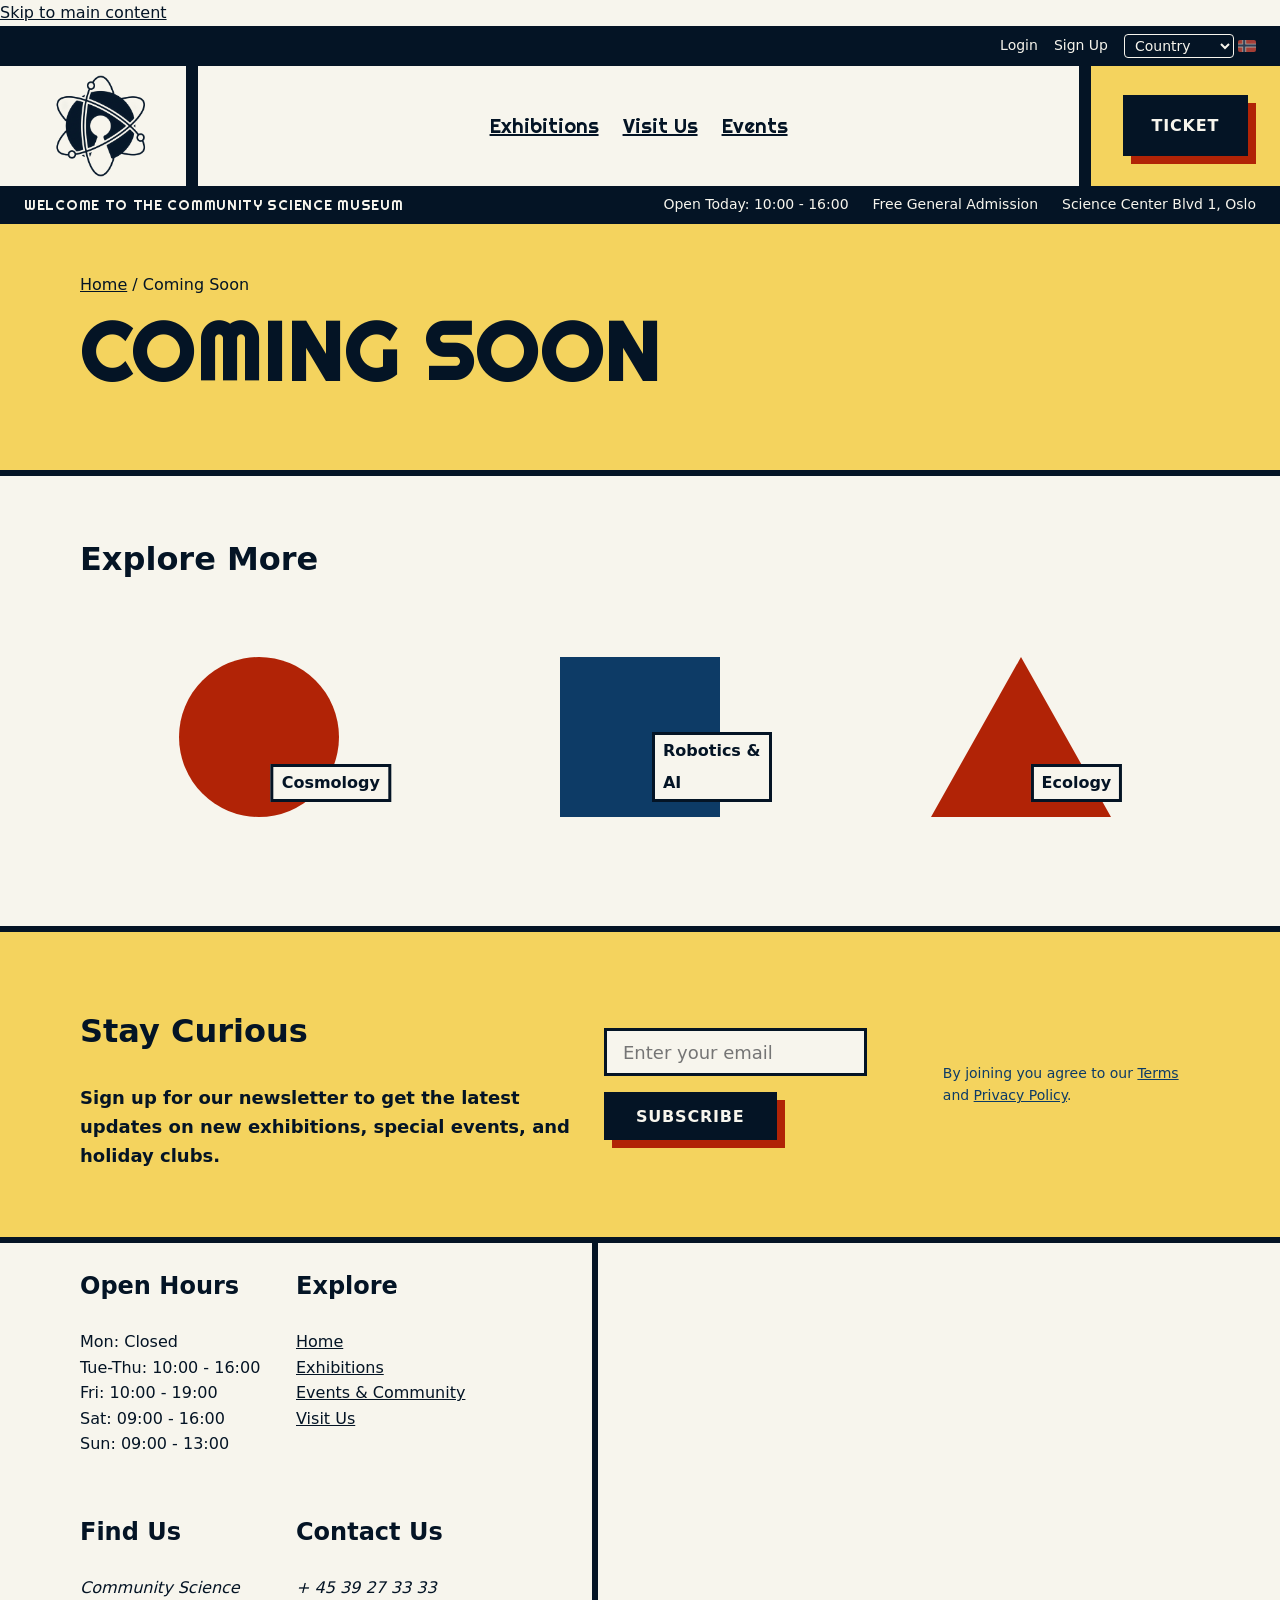
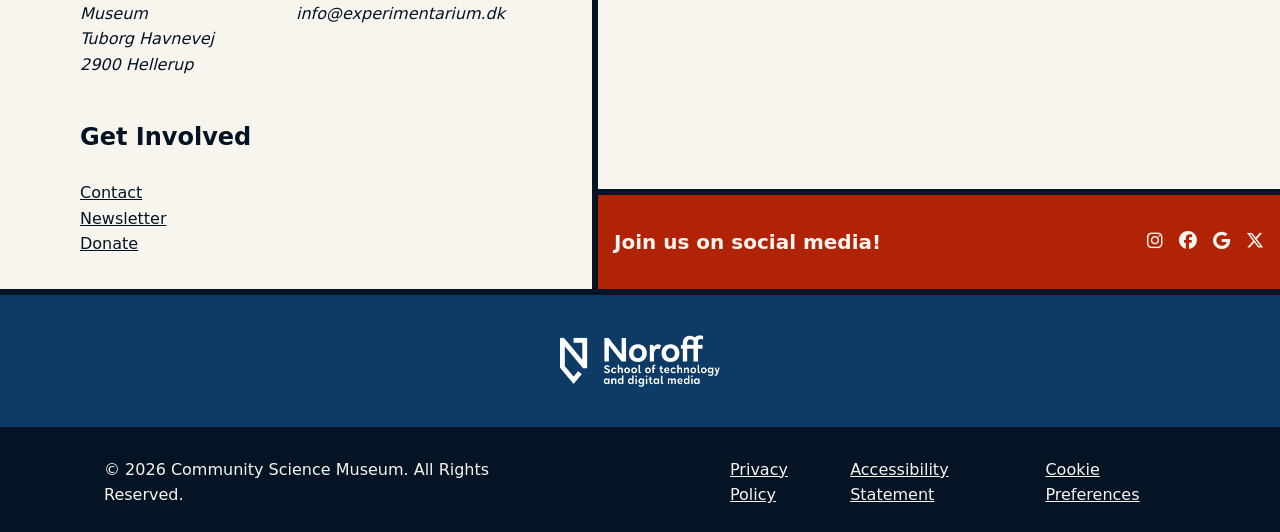
==== commit 718ef4bf: "a coming-soon page revamp Co-authored-by: Copilot <copilot@github.com>" ====
--- a/coming-soon.html
+++ b/coming-soon.html
@@ -1,4 +1,4 @@
-﻿<!DOCTYPE html>
+<!DOCTYPE html>
 <html lang="en">
   <head>
     <title>Community Science Museum | Coming Soon</title>
@@ -20,8 +20,8 @@
         <div class="topbar-inner">
             <nav class="top-nav" aria-label="Utility navigation">
                 <ul>
-                    <li><a href="#">Login</a></li>
-                    <li><a href="#">Sign Up</a></li>
+                    <li><a href="coming-soon.html">Login</a></li>
+                    <li><a href="coming-soon.html">Sign Up</a></li>
                 </ul>
             </nav>
             <div class="country-select">
@@ -89,41 +89,21 @@
       </div>
     </div>
 
-    <main id="main">
-      <div class="container success-container">
-        <div class="breadcrumbs"></div>
-
-        <div class="progress-container">
-          <ol class="progress-bar"></ol>
-        </div>
-
-        <section class="page-title">
-        <div class="container page-grid">
-          <div class="page-title-text">
-            <nav class="breadcrumbs" aria-label="Breadcrumb">
-              <a href="index.html">Home</a> / <span aria-current="page">Coming Soon</span>
-            </nav>
-            <h1>COMING SOON </h1>
-            <p>Don't worry, this page is under construction and will be available soon. </p>
-            <p>In the meantime, feel free to explore our other exhibitions and upcoming events.</p>
-            <p>If you want to hear the latest news, sign up for our newsletter below!</p>
-          </div>
-          <div class="page-visual">
-                <img src="images/logo-images/SP1-logo-update.png" alt="Illustration of people exploring science" class="hero-illustration">
-            </div>
+    <main id="main" class="coming-soon-main">
+      <section class="coming-soon-hero">
+        <div class="container">
+          <nav class="breadcrumbs" aria-label="Breadcrumb">
+            <a href="index.html">Home</a> / <span aria-current="page">Coming Soon</span>
+          </nav>
+          <h1 class="coming-soon-title">COMING SOON</h1>
         </div>
       </section>
 
-        <hr class="horizontal-divider">
-
-        <div class="category-grid"></div>
-      </div>
-
-      <section class="explore-more">
+      <section class="explore-more coming-soon-explore">
         <div class="container">
           <h2 class="explore-heading">Explore More</h2>
           
-          <ul class="exhibitions-list minimal-list">
+          <ul class="exhibitions-list minimal-list coming-soon-shapes">
             
             <li class="exhibition-item-minimal">
               <a href="cosmology.html" aria-label="Go to Cosmology exhibition page">
@@ -180,7 +160,7 @@
                 </div>
               </form>  
               <p class="legal-text">
-                By joining you agree to our <a href="#">Terms</a> and <a href="#">Privacy Policy</a>.
+                By joining you agree to our <a href="coming-soon.html">Terms</a> and <a href="coming-soon.html">Privacy Policy</a>.
               </p>
             </section>
           </div>
@@ -243,10 +223,10 @@
               <section class="footer-social">
                 <h4 class="container">Join us on social media!</h4>
                 <ul class="container">
-                  <li><a href="#" aria-label="Instagram"><i class="fa-brands fa-instagram"></i></a></li>
-                  <li><a href="#" aria-label="Facebook"><i class="fa-brands fa-facebook"></i></a></li>
-                  <li><a href="#" aria-label="Google"><i class="fa-brands fa-google"></i></a></li>
-                  <li><a href="#" aria-label="Twitter / X"><i class="fa-brands fa-x-twitter"></i></a></li>
+                  <li><a href="coming-soon.html" aria-label="Instagram"><i class="fa-brands fa-instagram"></i></a></li>
+                  <li><a href="coming-soon.html" aria-label="Facebook"><i class="fa-brands fa-facebook"></i></a></li>
+                  <li><a href="coming-soon.html" aria-label="Google"><i class="fa-brands fa-google"></i></a></li>
+                  <li><a href="coming-soon.html" aria-label="Twitter / X"><i class="fa-brands fa-x-twitter"></i></a></li>
                 </ul>
               </section>
             </div>
--- a/css/layout.css
+++ b/css/layout.css
@@ -1185,6 +1185,55 @@
 	COMING SOON PAGE LAYOUT
    ======================================== */
 
+   .coming-soon-main {
+      padding-bottom: var(--space-2xl);
+   }
+
+   .coming-soon-hero {
+      padding-top: var(--space-xl);
+      padding-bottom: var(--space-3xl);
+      background-color: var(--color-yellow);
+      border-bottom: var(--divider-minor) solid var(--color-body);
+   }
+
+   .coming-soon-title {
+      margin: var(--space-md) 0 0;
+      font-size: 5rem;
+      letter-spacing: 0.03em;
+      line-height: 0.95;
+   }
+
+   .coming-soon-explore {
+      padding-top: var(--space-xl);
+   }
+
+   .coming-soon-shapes {
+      display: grid;
+      grid-template-columns: 1fr;
+      gap: var(--space-md);
+      align-items: start;
+      justify-items: center;
+      margin: 0;
+      padding: var(--space-lg) 0 var(--space-2xl);
+   }
+
+   .coming-soon-shapes .exhibition-item-minimal {
+      width: 100%;
+      max-width: 240px;
+   }
+
+   @media (min-width: 900px) {
+      .coming-soon-hero {
+         padding-top: var(--space-2xl);
+      padding-bottom: var(--space-4xl);
+      }
+
+      .coming-soon-shapes {
+         grid-template-columns: repeat(3, minmax(0, 1fr));
+         gap: var(--space-lg);
+      }
+   }
+
    /* ========================================
 	FOOTER
    ======================================== */
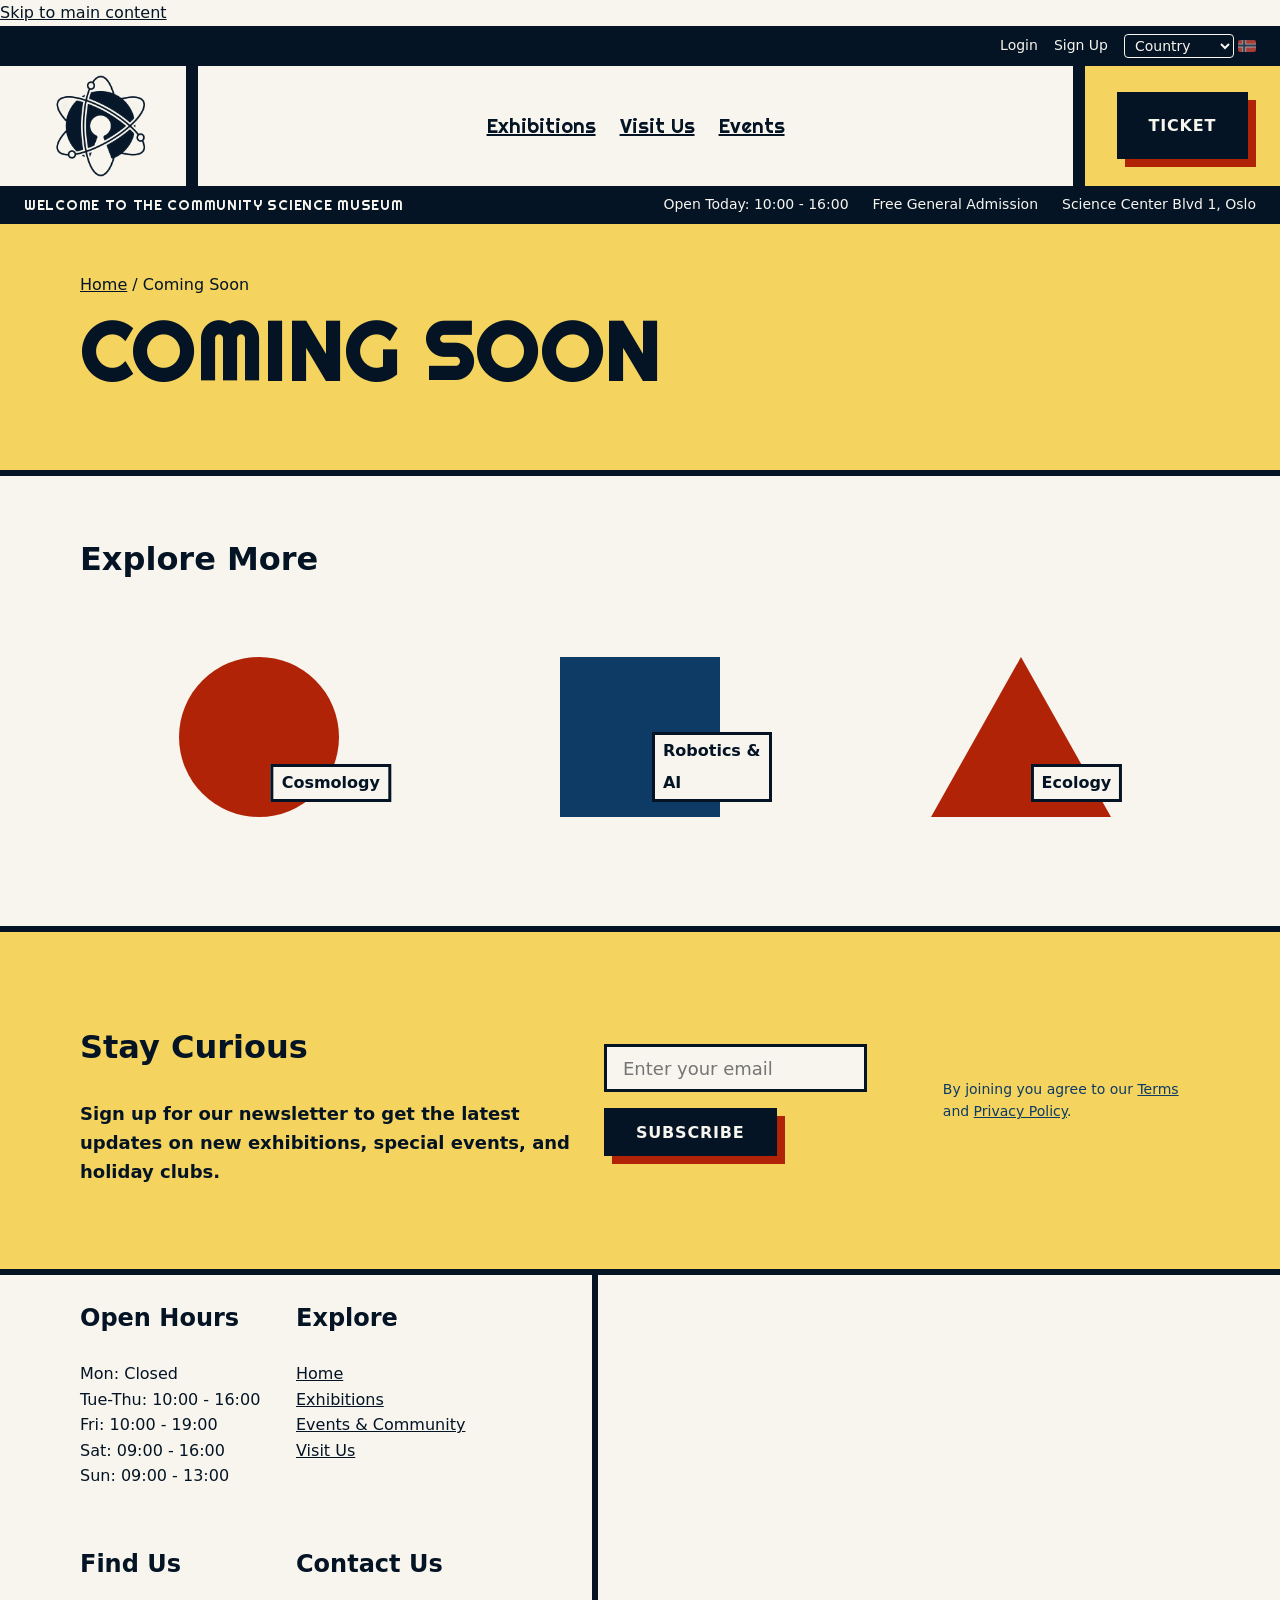
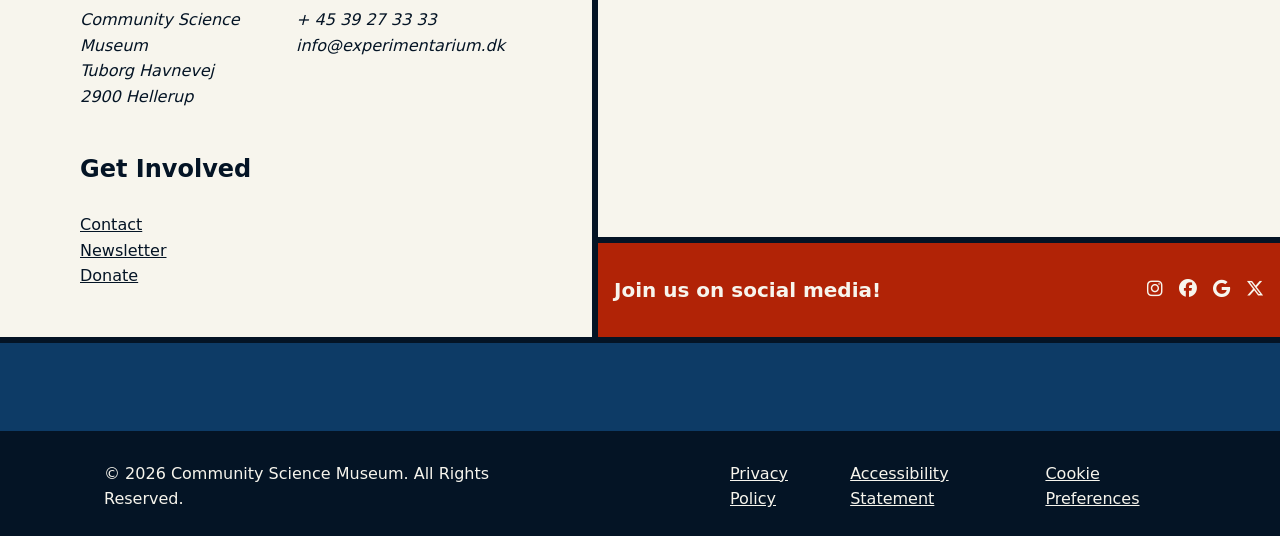
==== commit 306d736f: "sorting of images and last minor tweaks" ====
--- a/coming-soon.html
+++ b/coming-soon.html
@@ -233,7 +233,6 @@
           </div>
       </div>
       <div class="blue-divider sub-header">
-        <img src="images/logo-images/noroff-logo.png" alt="Noroff logo" class="noroff-logo">
       </div>
     </footer>
 
--- a/css/tokens.css
+++ b/css/tokens.css
@@ -84,7 +84,8 @@
     --space-xl: 32px; 
     --space-2xl: 48px; 
     --space-3xl: 64px;
-      --space-4xl: 80px;
+   --space-4xl: 80px;
+   --space-5xl: 150px;
 
 
   /* ========================================
@@ -103,15 +104,9 @@
     --divider-major: 6px;  /* header bottom, footer top */
     --divider-minor: 3px;  /* section dividers inside main */
     --divider-thin: 2px;   /* thin dividers for small elements */
-}
 
-@media (min-width: 900px) {
-   :root {
-      --divider-major: 12px;
-      --divider-minor: 6px;
-      --divider-thin: 3px;
-   }
-}
+
+
 
 /* ========================================
 	LAYOUT MARGINS & GUTTERS (MOBILE-FIRST)
@@ -121,10 +116,20 @@
 	TRANSITIONS & ANIMATIONS
    ======================================== */
 
+   --transition-base: 300ms ease-in-out;
+
 /* ========================================
 	HEADER ICON SIZING (MOBILE-FIRST)
    ======================================== */
-
+}
 /* ========================================
 	DESKTOP OVERRIDES (900PX+)
    ======================================== */
+
+   @media (min-width: 900px) {
+   :root {
+      --divider-major: 12px;
+      --divider-minor: 6px;
+      --divider-thin: 3px;
+   }
+}
--- a/css/base.css
+++ b/css/base.css
@@ -90,4 +90,25 @@
    button, input, select {
       font-family: var(--font-body);
       font-size: var(--font-size-base);
-   }+   }
+
+/* ========================================
+	GLOBAL INTERACTIVE STATES (Focus, Active, Disabled)
+   ======================================== */
+
+   /* Global Focus  for keyboard accessibility) */
+*:focus-visible {
+   outline: 3px solid var(--color-red);
+   outline-offset: 3px;
+}
+
+/* Global Active when someone clicks a button) */
+button:active, .btn:active, .btn-mobile:active, .btn-cta:active, .btn-yellow:active {
+   transform: scale(0.98); 
+}
+
+/* Global Disabled (For the newsletter form) */
+input:disabled, button:disabled {
+   opacity: 0.5;
+   cursor: not-allowed;
+}
--- a/css/layout.css
+++ b/css/layout.css
@@ -53,13 +53,15 @@
       flex-direction: column;
       align-items: center;
       justify-content: center;
-      padding: var(--space-xl) 0;
+      padding: var(--space-2xl) 0;
       background-color: var(--color-yellow);
    }
 
    .page-title-text {
       text-align: left;
       max-width: 500px;
+      width: 100%;
+      margin: 0 auto;
    }
 
    .page-title-text p {
@@ -70,20 +72,24 @@
       display: grid;
       grid-template-columns: 1fr;
       align-items: center;
+      justify-content: space-between;
+      justify-items: center;
+      gap: var(--space-lg);
+   }
+
+   .page-visual {
+      display: flex;
       justify-content: center;
-   }
-
-   .page-visual {
-      display: flex;
-      justify-content: center;
       align-items: center;
       max-width: 300px;
+      width: 100%;
+      margin: 0 auto;
    }
 
    .sub-header {
       background-color: var(--color-blue);
       color: var(--color-bkg);
-      padding: var(--space-md) var(--space-lg);
+      padding: var(--space-lg) var(--space-lg);
       border-top: var(--divider-minor) solid var(--color-body);
       border-bottom: var(--divider-minor) solid var(--color-body);
    }
@@ -100,8 +106,8 @@
       justify-content: center;
       align-items: center;
       gap: var(--space-md);
-      padding-top: 20px;
-      padding-bottom: var(--space-3xl);
+      padding-top: var(--space-xl);
+      padding-bottom: var(--space-4xl);
    }
 
    .display-content {
@@ -131,11 +137,27 @@
    }
 
    @media (min-width: 900px) {
+      .page-title {
+         padding: var(--space-3xl) 0;
+      }
+
       .page-grid {
          display: grid;
-         grid-template-columns: 1fr 1fr;
+         grid-template-columns: minmax(0, 1fr) minmax(0, 1fr);
          align-items: center;
-         justify-content: center;
+         justify-content: stretch;
+         justify-items: stretch;
+         width: 100%;
+      }
+
+      .page-title-text {
+         margin: 0;
+         justify-self: start;
+      }
+
+      .page-visual {
+         margin: 0;
+         justify-self: end;
       }
 
       .display-block {
@@ -609,8 +631,8 @@
       flex-direction: column;
       background-color: var(--color-body);
       color: var(--color-bkg);
-      padding-bottom: 50px;
-      padding-top: 50px;
+      padding-bottom: var(--space-5xl);
+      padding-top: var(--space-5xl);
    }
 
    .main-categories .category-list {
@@ -688,7 +710,7 @@
       flex-direction: row;
       justify-content: space-between;
       align-items: center;
-      padding: var(--space-xl) 0;
+      padding: var(--space-2xl) 0;
    }
 
    .schedule-highlight {
@@ -700,8 +722,8 @@
       display: grid;
       grid-template-columns: 1fr;
       gap: var(--space-lg);
-      padding-top: var(--space-2xl);
-      padding-bottom: var(--space-2xl);
+      padding-top: var(--space-3xl);
+      padding-bottom: var(--space-3xl);
    }
 
    @media (min-width: 450px) {
@@ -729,7 +751,7 @@
    .page-intro {
       text-align: left;
       max-width: 800px;
-      padding: var(--space-lg) 0;
+      padding: var(--space-2xl) 0;
       margin: 0 auto;
    }
 
@@ -745,7 +767,7 @@
    }
 
    .exhibition-item {
-      padding: var(--space-lg) var(--space-md);
+      padding: var(--space-xl) var(--space-md);
    }
 
    /* Center the text content on mobile/default layout */
@@ -769,7 +791,7 @@
 
    .exhibition-item {
       /* Draw right and bottom borders on every item */
-      padding: var(--space-lg);
+      padding: var(--space-2xl) var(--space-lg);
    }
 
    .content-container {
@@ -792,7 +814,7 @@
       flex-direction: column;
       align-items: center;
       gap: var(--space-lg);
-      padding: var(--space-2xl) 0;
+      padding: var(--space-3xl) 0;
    }
 
    .booking-navigation {
@@ -831,14 +853,10 @@
 	VISIT PAGE LAYOUT
    ======================================== */
 
-   .getting-here {
-      border-bottom: var(--divider-minor) solid var(--color-body);
-   }
-
    .location-info {
       display: grid;
       grid-template-columns: 1fr;
-      gap: var(--space-lg);
+      gap: var(--space-3xl);
    }
 
    .location-visuals {
@@ -889,6 +907,13 @@
       flex-direction: column;
    }
 
+   .access-content {
+      display: grid;
+      grid-template-columns: 1fr;
+      gap: var(--space-2xl);
+      padding: var(--space-2xl) 0;
+   }
+
    .illustration-content {
       display: flex;
       align-items: center;
@@ -905,8 +930,8 @@
    .amenities-grid {
       display: grid;
       grid-template-columns: 1fr;
-      padding: var(--space-lg);
-      gap: var(--space-lg);
+      padding: var(--space-2xl) var(--space-lg);
+      gap: var(--space-2xl);
    }
 
    @media (min-width: 900px) {
@@ -920,7 +945,9 @@
 
       .page-grid {
          display: grid;
-         grid-template-columns: 1fr 1fr;
+         grid-template-columns: minmax(0, 1fr) minmax(0, 1fr);
+         justify-items: stretch;
+         width: 100%;
       }
 
       .page-visual {
@@ -930,8 +957,7 @@
          max-width: 300px;
       }
 
-      .getting-here .location-info,
-      .accessibility .location-info {
+      .getting-here .location-info {
          display: grid;
          grid-template-columns: 1fr 1.5fr;
          gap: var(--space-lg);
@@ -942,8 +968,9 @@
          align-self: stretch;
       }
 
-      .accessibility .location-info {
+      .accessibility .access-content {
          grid-template-columns: 1.5fr 1fr;
+         align-items: center;
       }
 
       .map-container {
@@ -958,12 +985,6 @@
 
       .address-box {
          border-top: var(--divider-minor) solid var(--color-body);
-      }
-
-      .location-info {
-         display: grid;
-         grid-template-columns: 1fr 1fr;
-         margin-left: var(--space-xl);
       }
 
       .amenities-grid {
@@ -976,7 +997,6 @@
 
    @media (min-width: 1200px) {
       .access-info {
-         display: flex;
          flex-direction: row;
          align-items: stretch;
       }
@@ -985,13 +1005,8 @@
          flex: 1;
       }
 
-      .access-info .container {
-         margin: 0 var(--space-lg);
-      }
-
-      .admission-text {
+      .admission {
          border-left: var(--divider-minor) solid var(--color-body);
-         padding-left: var(--space-lg);
       }
    }
 
@@ -1002,7 +1017,7 @@
    .featured-section {
       display: flex;
       flex-direction: column;
-      gap: var(--space-lg);
+      gap: var(--space-2xl);
    }
 
    .featured-block {
@@ -1037,7 +1052,7 @@
    .event-wrapper {
       display: grid;
       grid-template-columns: 1fr;
-      gap: var(--space-lg);
+      gap: var(--space-2xl);
    }
 
    .event-wrapper .media-panel {
@@ -1051,6 +1066,11 @@
       height: 100%;
    }
 
+   .event-layout {
+      padding-top: var(--space-3xl);
+      padding-bottom: var(--space-3xl);
+   }
+
    .holiday-club {
       display: grid;
       grid-template-columns: 1fr;
@@ -1063,6 +1083,20 @@
 
    .holiday-club .media-panel {
       border-top: var(--divider-minor) solid var(--color-body);
+   }
+
+   .holiday-layout {
+      display: flex;
+      flex-direction: column;
+      align-items: center;
+      justify-content: center;
+      padding-top: var(--space-3xl);
+      padding-bottom: var(--space-3xl);
+   }
+
+   .holiday-layout > * {
+      width: 100%; max-width: 42rem;
+      text-align: left;
    }
 
    .media-panel {
@@ -1080,19 +1114,19 @@
       flex-direction: column;
       align-items: stretch;
       justify-content: center;
-      gap: var(--space-lg);
-      padding: var(--space-2xl) 0;
+      gap: var(--space-2xl);
+      padding: var(--space-3xl) 0;
    }
 
    .get-involved-content {
-      padding-top: var(--space-lg);
-      padding-bottom: var(--space-lg);
+      padding-top: var(--space-2xl);
+      padding-bottom: var(--space-2xl);
    }
 
    .donate-support {
       color: var(--color-bkg);
-      padding-top: var(--space-xl);
-      padding-bottom: var(--space-3xl);
+      padding-top: var(--space-2xl);
+      padding-bottom: var(--space-4xl);
    }
 
    .donate-support .info-panel {
@@ -1144,7 +1178,7 @@
 
       .event-wrapper {
          grid-template-columns: 1.2fr 1fr;
-         gap: var(--space-lg);
+         gap: var(--space-2xl);
          border-bottom: var(--divider-minor) solid var(--color-body);
          align-items: stretch;
       }
@@ -1160,8 +1194,8 @@
       }
 
       .get-involved-content {
-         padding-top: var(--space-xl);
-         padding-bottom: var(--space-3xl);
+         padding-top: var(--space-2xl);
+         padding-bottom: var(--space-4xl);
       }
 
       .holiday-club {
@@ -1249,7 +1283,7 @@
       display: flex;
       flex-direction: column;
       gap: var(--space-lg);
-      padding: var(--space-2xl) 0;
+      padding: var(--space-3xl) 0;
       align-items: center;
       justify-content: center;
    }
@@ -1287,7 +1321,7 @@
       align-items: center; /* This one is giving problems as it doesnt center */
       justify-content: start ; /* This one helps center horizontally */
       gap: var(--space-lg); /* Minimum distance between Find Us, Contact Us, etc. */
-      padding-bottom: var(--space-xl); /* Creates a clear boundary between text and the map */
+      padding-bottom: var(--space-2xl); /* Creates a clear boundary between text and the map */
    }
 
    .footer-section {
@@ -1350,6 +1384,7 @@
       justify-content: space-between;
       border-top: var(--divider-minor) solid var(--color-body);
       border-bottom: var(--divider-minor) solid var(--color-body);
+      min-height: 100px;
    }
 
    .blue-divider img {
--- a/css/components.css
+++ b/css/components.css
@@ -14,16 +14,17 @@
       text-transform: uppercase;
       font-weight: 900;
       padding: 1.1rem 1.8rem;
+      border: var(--divider-thin) solid transparent;
       box-shadow: 8px 8px 0 var(--color-red);
       letter-spacing: 0.05em;
-      transition: transform 0.1s, box-shadow 0.1s;
+      transition: background-color 0.2s ease, color 0.2s ease, border-color 0.2s ease, box-shadow 0.2s ease;
    }
 
    .btn:hover {
       background: var(--color-yellow);
       color: var(--color-body);
       box-shadow: 4px 4px 0 var(--color-body);
-      transform: translate(4px, 4px);
+      border: var(--divider-thin) solid var(--color-body);
    }
 
    header .btn {
@@ -56,11 +57,12 @@
 
    .btn-cta {
       display: inline-block;
-      border: none;
+      border: 4px solid transparent;
       padding: 12px 24px;
       font-weight: var(--font-weight-bold);
       cursor: pointer;
       text-decoration: none;
+      transition: background-color var(--transition-base), border-color var(--transition-base), color var(--transition-base);
    }
 
    .btn-cta.night-sky {
@@ -69,7 +71,7 @@
    }
    .btn-cta.night-sky:hover {
       background-color: transparent;
-      border: 4px solid var(--color-body);
+      border-color: var(--color-body);
       color: var(--color-body);
    }
 
@@ -79,7 +81,7 @@
    }
    .btn-cta.solar-exploration:hover {
       background-color: transparent;
-      border: 4px solid var(--color-body);
+      border-color: var(--color-body);
       color: var(--color-body);
    }
 
@@ -89,7 +91,7 @@
    }
    .btn-cta.sky-above-us:hover {
       background-color: transparent;
-      border: 4px solid var(--color-body);
+      border-color: var(--color-body);
       color: var(--color-body);
    }
 
@@ -109,24 +111,36 @@
       line-height: 5rem;
    }
 
+   .btn-white .btn-text {
+      padding: 0.1rem 3rem; /* Adjust this to change the size of the white box */
+      border: var(--divider-minor) solid transparent; /* Invisible border prevents layout shift */
+      background-color: transparent;
+      transition: background-color var(--transition-base), border-color var(--transition-base);
+   }
+
+   .btn-white:hover .btn-text {
+      background-color: var(--color-bkg);
+      border-color: var(--color-body);
+   }
+
    .btn-white.category-kids:hover {
-      background-image: linear-gradient(var(--color-bkg), var(--color-bkg)), url("../images/project-images/kids-bkg-compressed.jpg");
-      background-size: clamp(130px, 38%, 280px) 3.2rem, cover;
-      background-position: center, top center;
+      background-image: url("../images/project-images/kids-bkg-compressed.jpg");
+      background-size: cover;
+      background-position: top center;
       background-repeat: no-repeat;
    }
 
    .btn-white.category-teachers:hover {
-      background-image: linear-gradient(var(--color-bkg), var(--color-bkg)), url("../images/project-images/professor-bkg-compressed.jpg");
-      background-size: clamp(130px, 38%, 280px) 3.2rem, cover;
-      background-position: center, center;
+      background-image: url("../images/project-images/professor-bkg-compressed.jpg");
+      background-size: cover;
+      background-position: center;
       background-repeat: no-repeat;
    }
 
    .btn-white.category-researchers:hover {
-      background-image: linear-gradient(var(--color-bkg), var(--color-bkg)), url("../images/project-images/scientist-bkg-compressed.jpg");
-      background-size: clamp(130px, 38%, 280px) 3.2rem, cover;
-      background-position: center, center;
+      background-image: url("../images/project-images/scientist-bkg-compressed.jpg");
+      background-size: cover;
+      background-position: center;
       background-repeat: no-repeat;
    }
 
@@ -148,19 +162,19 @@
       padding: 0 2rem;
       background-color: var(--color-yellow);
       color: var(--color-body);
-      border: none;
+      border: var(--divider-thin) solid transparent;
       text-transform: uppercase;
       font-weight: 700;
       cursor: pointer;
       box-shadow: 8px 8px 0 var(--color-body); /* Retro red 2D shadow */
-      transition: transform 0.1s, box-shadow 0.1s;
+      transition: background-color 0.2s ease, color 0.2s ease, border-color 0.2s ease, box-shadow 0.2s ease;
    }
 
    .btn-yellow:hover {
       background-color: var(--color-bkg);
       color: var(--color-body);
       box-shadow: 4px 4px 0 var(--color-body);
-      transform: translate(4px, 4px); /* Creates a "pressed" clicking effect */
+      border: var(--divider-thin) solid var(--color-body);
    }
 
    .btn-yellow-narrow {
@@ -169,7 +183,16 @@
       text-decoration: none;
       background: var(--color-yellow);
       color: var(--color-body);
+      border: var(--divider-thin) solid transparent;
       box-shadow: 8px 8px 0 var(--color-body);
+      transition: background-color 0.2s ease, color 0.2s ease, border-color 0.2s ease, box-shadow 0.2s ease;
+   }
+
+   .btn-yellow-narrow:hover {
+      background-color: var(--color-bkg);
+      color: var(--color-body);
+      box-shadow: 4px 4px 0 var(--color-body);
+      border: var(--divider-thin) solid var(--color-body);
    }
 
    /* Newsletter form buttons */
@@ -198,14 +221,13 @@
       font-weight: 700;
       cursor: pointer;
       box-shadow: 8px 8px 0 var(--color-red); /* Retro red 2D shadow */
-      transition: transform 0.1s, box-shadow 0.1s;
+      transition: background-color 0.2s ease, color 0.2s ease, box-shadow 0.2s ease;
    }
 
    .newsletter-form button:hover {
       background-color: var(--color-blue);
       color: var(--color-bkg);
       box-shadow: 4px 4px 0 var(--color-body);
-      transform: translate(4px, 4px); /* Creates a "pressed" clicking effect, I would prefer to choose between this one and the yellow normal hover effect but not have both. */
    }
 
 /* ========================================
@@ -329,6 +351,30 @@
       width: 100%;
       max-width: 100%;
       max-height: none;
+      position: relative;
+      overflow: hidden;
+      cursor: pointer;
+      transition: border-color 0.2s ease, box-shadow 0.2s ease;
+   }
+
+   .tile-link-overlay {
+      position: absolute;
+      inset: 0;
+      z-index: 1;
+   }
+
+   .highlight-tile .btn,
+   .news-tile .btn {
+      position: relative;
+      z-index: 2;
+   }
+
+   .highlight-tile:hover,
+   .highlight-tile:focus-within,
+   .news-tile:hover,
+   .news-tile:focus-within {
+      border-color: var(--color-body);
+      box-shadow: 10px 10px 0 var(--color-body);
    }
 
    .highlight-media img {
@@ -363,7 +409,7 @@
       .highlight-tile {
          display: flex;
          flex-direction: row;
-         max-height: 370px;
+         max-height: 400px;
       }
 
       .highlight-row.top-row {
@@ -374,6 +420,12 @@
          gap: var(--space-md);
       }
 
+      .highlight-row.top-row h3,
+      .highlight-row.top-row p,
+      .highlight-row.middle-row h3 {
+         margin: 0;
+      }
+
        .highlight-row.middle-row {
          flex-direction: row;
       }
@@ -382,8 +434,14 @@
          display: flex;
          flex-direction: row;
          justify-content: space-between;
-         align-items: flex-start;
+             align-items: flex-start;
          gap: var(--space-md);
+             height: auto;
+      }
+
+      .highlight-row.bottom-row .btn {
+         margin-left: auto;
+         align-self: flex-end;
       }
 
        .highlight-media img {
@@ -395,12 +453,12 @@
          flex: 1; /* Problem here is that the image is wayyy too tall. Cap height? This allows the media to take up all available space, while the info section will size itself based on its content. */
       }
 
-       .highlight-info {
-         display: grid;
-         grid-template-rows: auto auto 1fr;
-         align-content: stretch;
-         gap: var(--space-md);
-         padding: var(--space-md);
+          .highlight-info {
+             display: flex;
+             flex-direction: column;
+             justify-content: space-between;
+             gap: var(--space-sm);
+             padding: var(--space-xl);
          min-width: 0;
          flex: 1 1 36%; /*I wanted the highlight image to align with the news-tile below it, and the way i 
          figured to do that was to force the width of the highlight image with percentage in a grid. 
@@ -432,6 +490,10 @@
       width: 100%;
       max-width: none;
       min-height: 370px;
+      position: relative;
+      overflow: hidden;
+      cursor: pointer;
+      transition: border-color 0.2s ease, box-shadow 0.2s ease;
    }
 
    .news-tile-tablet-only {
